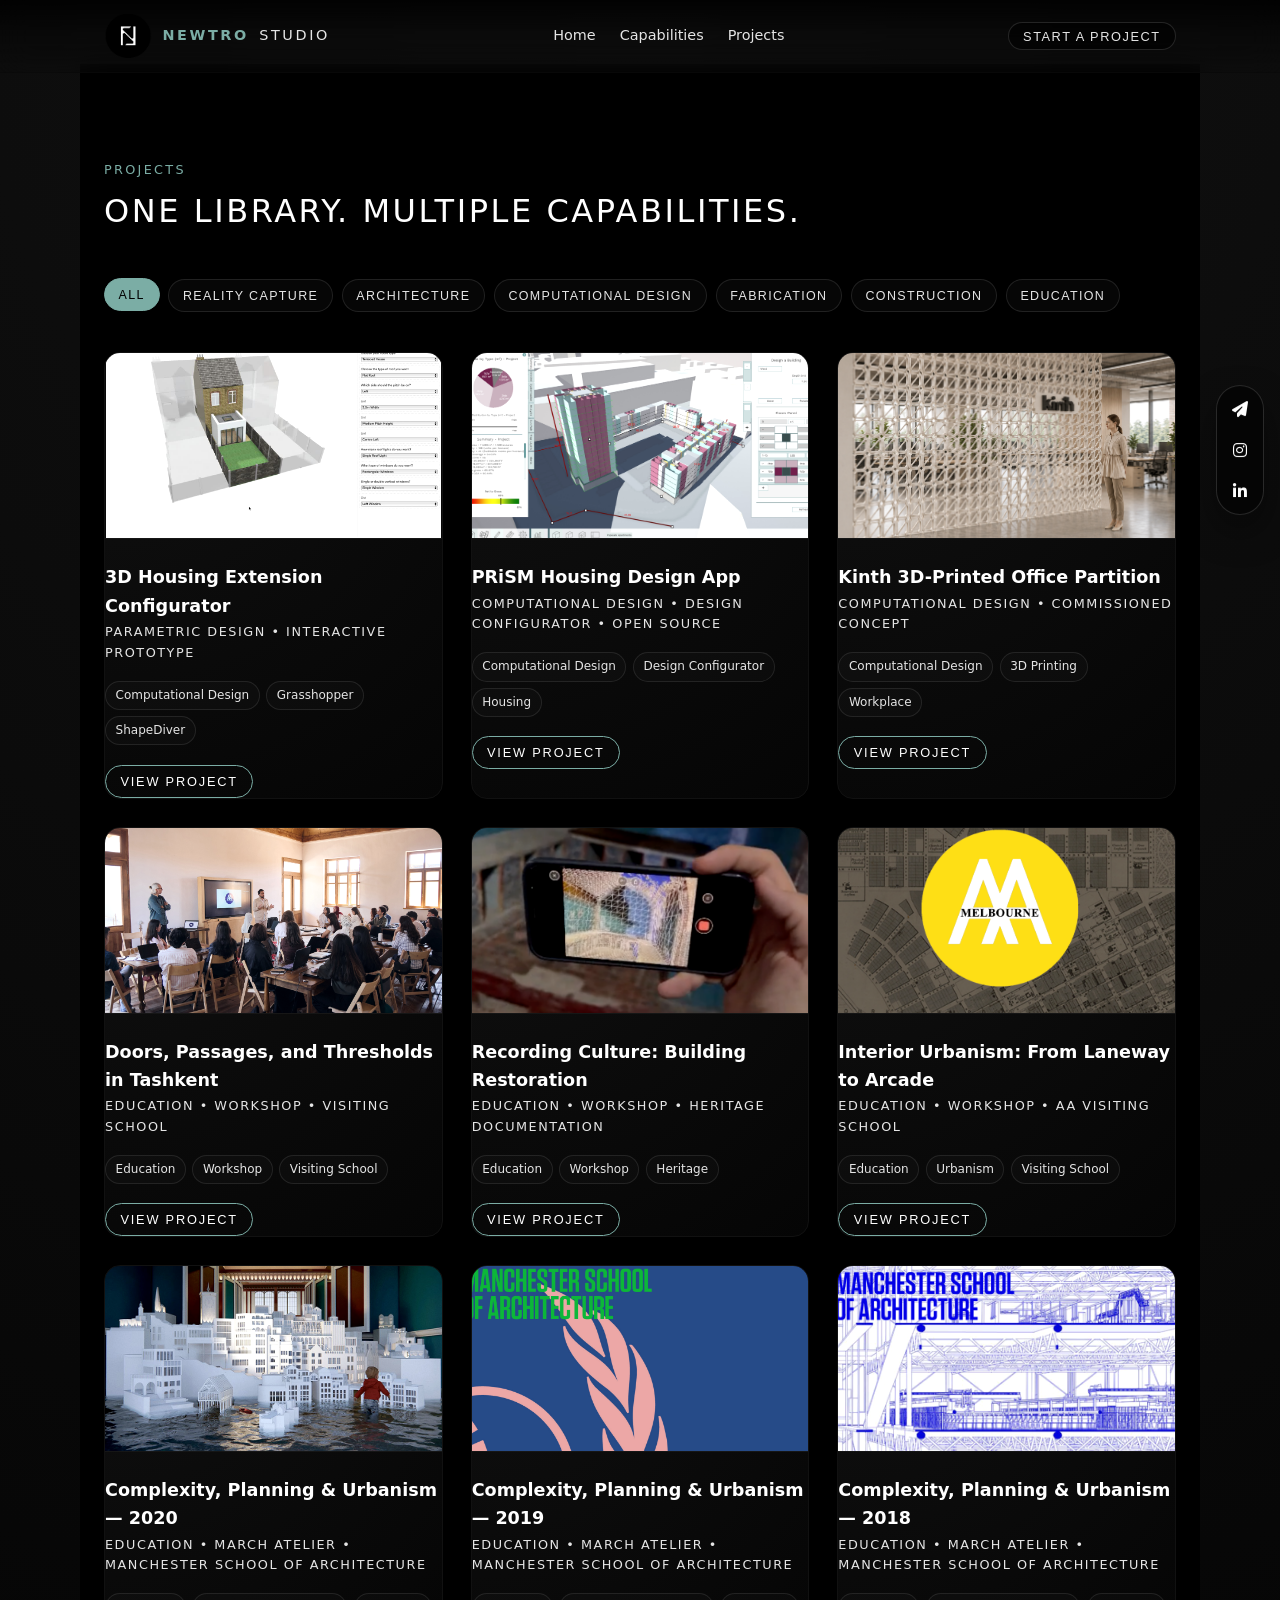
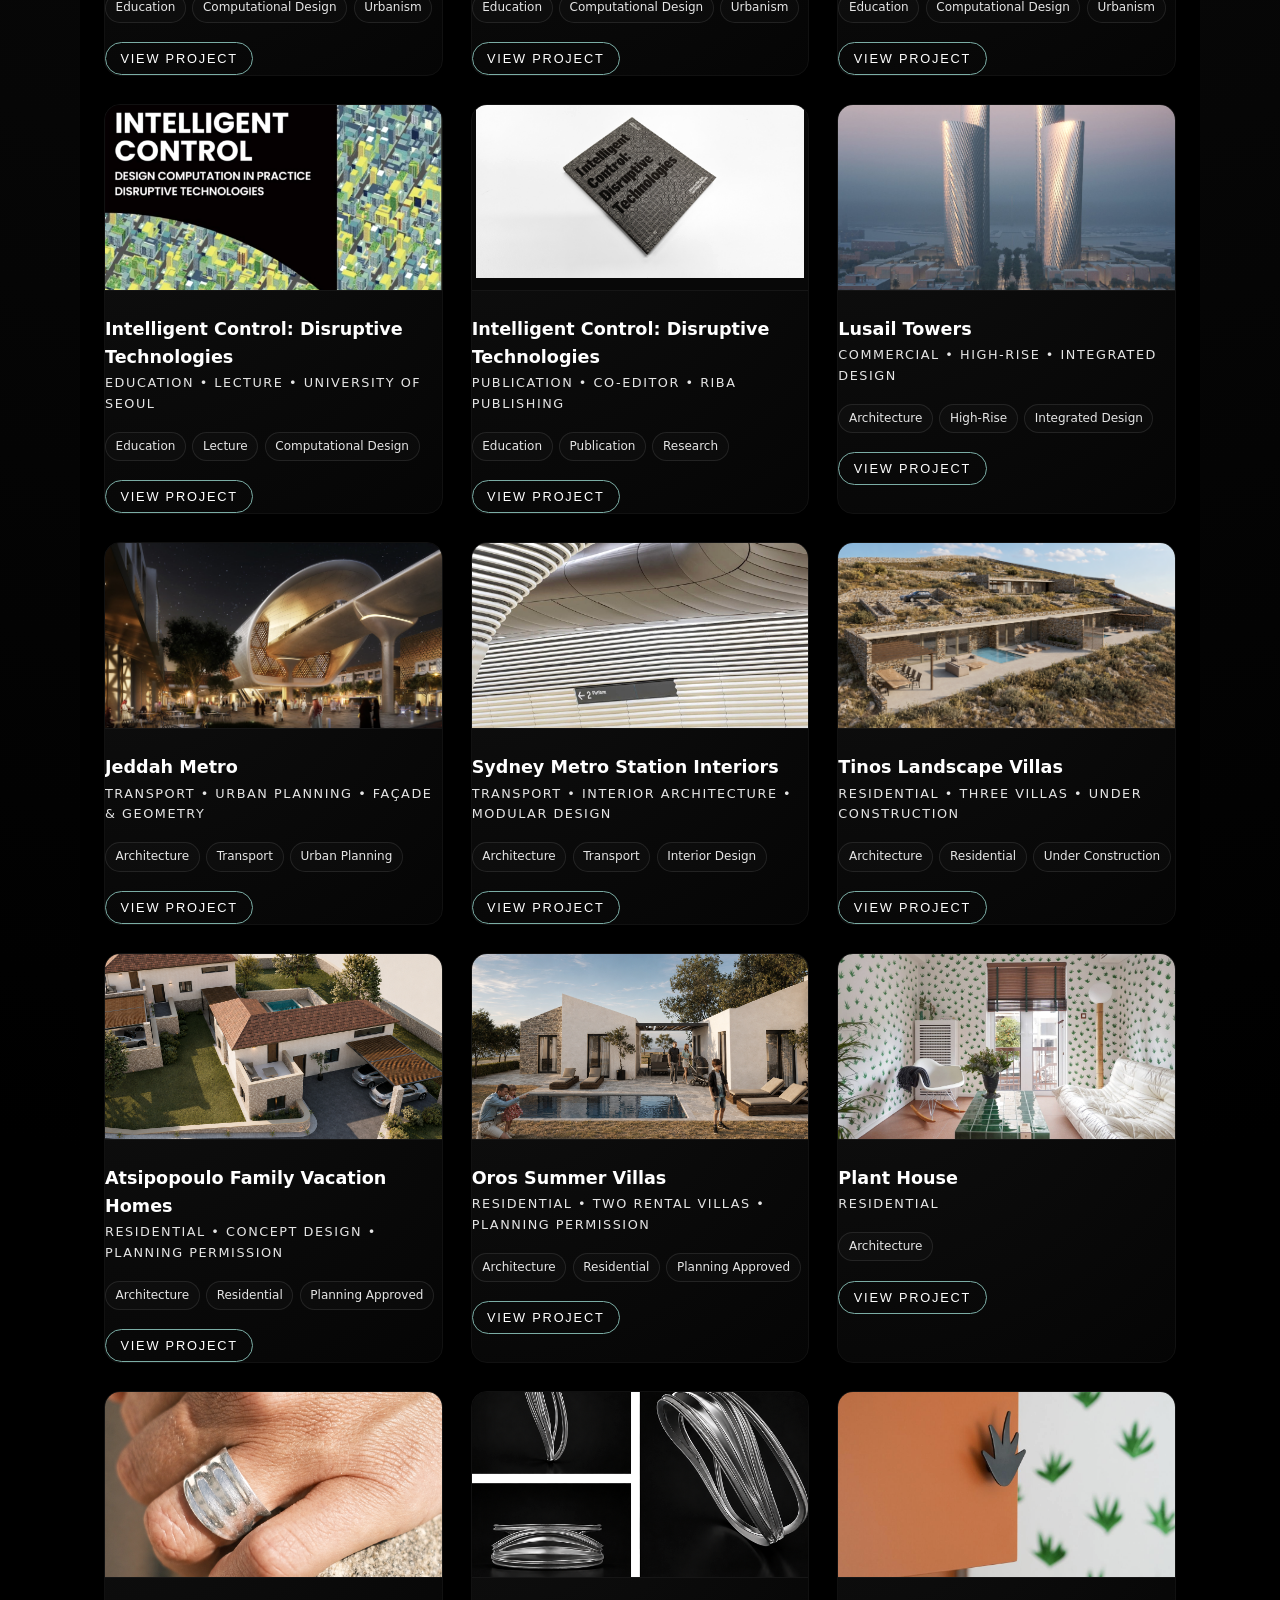
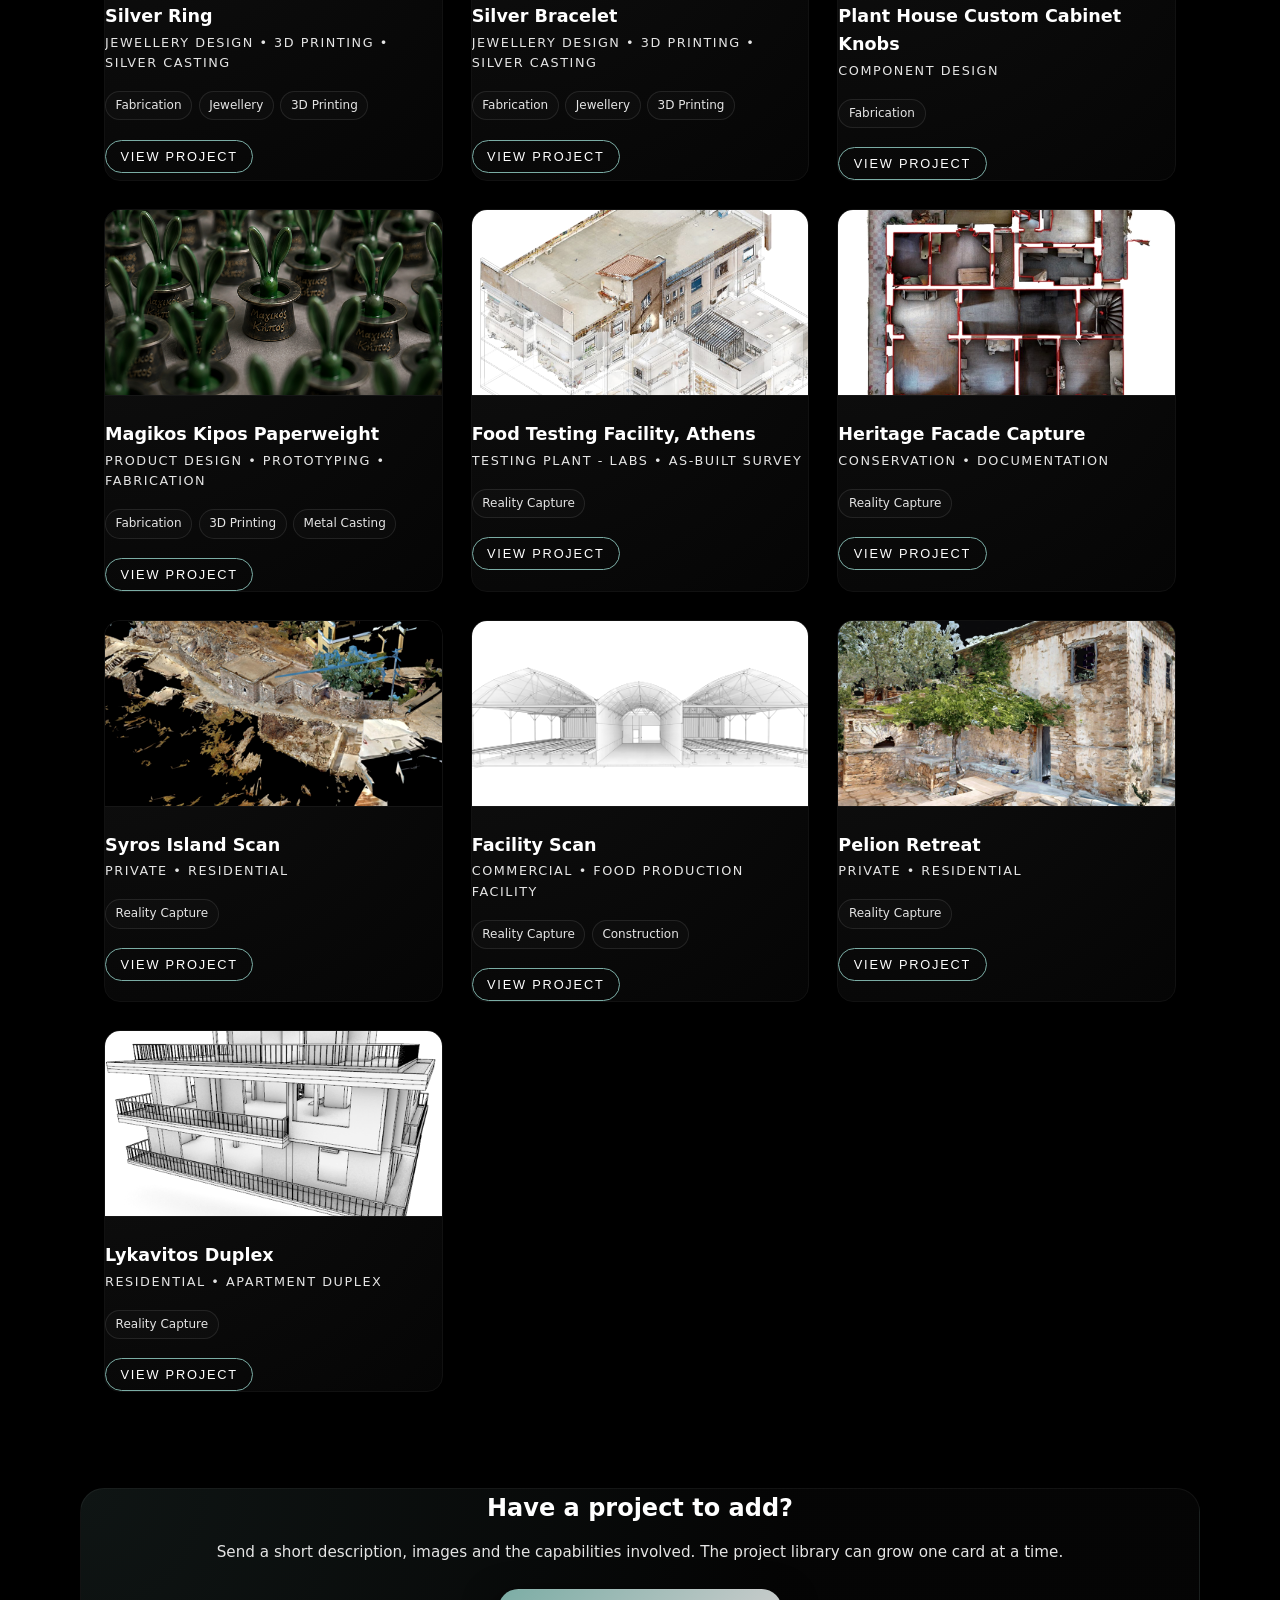
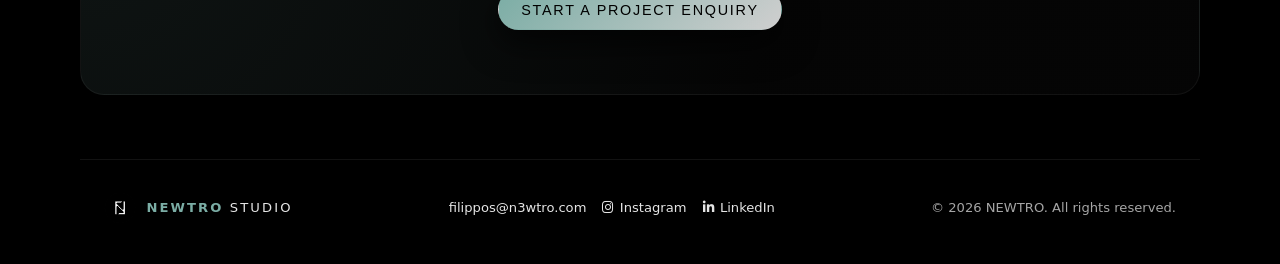
==== projects.html @ 11fff7f2 "Replace old website with new NDS website" ====
<!DOCTYPE html>
<html lang="en">
<head>
  <meta charset="UTF-8" />
  <title>Projects in Spatial Intelligence, Design & Delivery | NEWTRO</title>
  <meta name="description" content="Selected NEWTRO projects across reality capture, architecture, computational design, fabrication, construction and spatial intelligence." />
  <link rel="canonical" href="https://n3wtro.com/projects.html" />
  <meta property="og:type" content="website" />
  <meta property="og:site_name" content="NEWTRO" />
  <meta property="og:title" content="Projects in Spatial Intelligence, Design & Delivery | NEWTRO" />
  <meta property="og:description" content="Selected work across reality capture, architecture, computational design, fabrication and construction." />
  <meta property="og:url" content="https://n3wtro.com/projects.html" />
  <meta property="og:image" content="https://n3wtro.com/img/p-1.jpg" />
  <meta name="twitter:card" content="summary_large_image" />
  <meta name="twitter:title" content="Projects in Spatial Intelligence, Design & Delivery | NEWTRO" />
  <meta name="twitter:description" content="Selected work across reality capture, architecture, computational design, fabrication and construction." />
  <meta name="twitter:image" content="https://n3wtro.com/img/p-1.jpg" />
  <link rel="icon" type="image/x-icon" href="/img/favicon.ico">
  <meta name="viewport" content="width=device-width, initial-scale=1" />
  <link rel="stylesheet" href="https://cdnjs.cloudflare.com/ajax/libs/font-awesome/6.5.2/css/all.min.css" referrerpolicy="no-referrer">
  <link rel="stylesheet" href="/css/styles.css">
</head>
<body>
  <div class="page-container">
    <header>
      <div class="nav-inner">
        <a class="logo" href="/" aria-label="NEWTRO Studio home">
          <img src="/img/logo.svg" alt="" class="logo-mark">
          <strong>NEWTRO</strong> Studio
        </a>
        <nav class="site-nav" aria-label="Primary navigation">
          <a href="/">Home</a>
          <div class="nav-dropdown">
            <button class="nav-dropdown-toggle" type="button">Capabilities</button>
            <div class="nav-dropdown-menu">
              <a href="/#capability-architecture">Architecture</a>
              <a href="/#capability-reality-capture">Reality Capture</a>
              <a href="/#capability-computational-design">Computational Design</a>
              <a href="/#capability-fabrication">Digital Fabrication</a>
              <a href="/#capability-construction">Construction & MMC</a>
              <a href="/#capability-education">Education</a>
            </div>
          </div>
          <a href="/projects.html">Projects</a>
        </nav>
        <button class="nav-cta" onclick="document.getElementById('contact').scrollIntoView({behavior:'smooth'})">Start a project</button>
      </div>
    </header>
    <div class="floating-social" aria-label="Social media links">
      <a href="mailto:filippos@n3wtro.com" aria-label="Email NEWTRO"><i class="fa-solid fa-paper-plane" aria-hidden="true"></i></a>
      <a href="https://www.instagram.com/n3wtro" target="_blank" rel="noopener noreferrer" aria-label="Instagram"><i class="fa-brands fa-instagram" aria-hidden="true"></i></a>
      <a href="https://www.linkedin.com/company/newtro/" target="_blank" rel="noopener noreferrer" aria-label="LinkedIn"><i class="fa-brands fa-linkedin-in" aria-hidden="true"></i></a>
    </div>

    <main>
      <section id="project-library" class="section projects-section standalone-projects-section">
        <div class="section-inner">
          <div class="section-header">
            <div>
              <div class="section-label">Projects</div>
              <h2 class="section-title">One library. Multiple capabilities.</h2>
            </div>
          </div>

          <div class="project-filter-bar" aria-label="Project filters">
            <button class="project-filter is-active" type="button" data-filter="all">All</button>
            <button class="project-filter" type="button" data-filter="reality-capture">Reality Capture</button>
            <button class="project-filter" type="button" data-filter="architecture">Architecture</button>
            <button class="project-filter" type="button" data-filter="computational-design">Computational Design</button>
            <button class="project-filter" type="button" data-filter="fabrication">Fabrication</button>
            <button class="project-filter" type="button" data-filter="construction">Construction</button>
            <button class="project-filter" type="button" data-filter="education">Education</button>
          </div>

          <div class="projects-grid projects-library-grid">
            <article class="project-card visual-project-card contained-image-project-card" data-project-id="housing-extension-configurator" data-capabilities="computational-design">
              <div class="project-card-image"><img src="/img/housing-extension-configurator-cover.jpg" alt="Interactive 3D housing extension configurator interface"></div>
              <div class="project-card-header"><h3>3D Housing Extension Configurator</h3><p class="project-type">Parametric Design • Interactive Prototype</p></div>
              <p class="project-snippet">A real-time configurator for exploring housing-extension volume, roof and window options at early design stage.</p>
              <div class="project-meta"><span class="project-tag">Computational Design</span><span class="project-tag">Grasshopper</span><span class="project-tag">ShapeDiver</span></div>
              <button class="project-more-btn" type="button">View project</button>
            </article>

            <article class="project-card visual-project-card" data-project-id="prism-housing-design-app" data-capabilities="computational-design">
              <div class="project-card-image"><img src="/img/prism-housing-design-app-01.jpg" alt="PRiSM housing configurator interface showing a parametric residential scheme and design analysis"></div>
              <div class="project-card-header"><h3>PRiSM Housing Design App</h3><p class="project-type">Computational Design • Design Configurator • Open Source</p></div>
              <p class="project-snippet">A collaborative design tool for configuring and evaluating precision-manufactured housing during early design.</p>
              <div class="project-meta"><span class="project-tag">Computational Design</span><span class="project-tag">Design Configurator</span><span class="project-tag">Housing</span></div>
              <button class="project-more-btn" type="button">View project</button>
            </article>

            <article class="project-card visual-project-card" data-project-id="kinth-3d-printed-partition" data-capabilities="computational-design">
              <div class="project-card-image"><img src="/img/kinth-3d-printed-partition-office.png" alt="Permeable 3D-printed office partition designed for Kinth"></div>
              <div class="project-card-header"><h3>Kinth 3D-Printed Office Partition</h3><p class="project-type">Computational Design • Commissioned Concept</p></div>
              <p class="project-snippet">A graded, permeable office partition balancing spatial separation, privacy, openness and light.</p>
              <div class="project-meta"><span class="project-tag">Computational Design</span><span class="project-tag">3D Printing</span><span class="project-tag">Workplace</span></div>
              <button class="project-more-btn" type="button">View project</button>
            </article>

            <article class="project-card visual-project-card" data-project-id="tashkent-thresholds" data-capabilities="education">
              <div class="project-card-image"><img src="/img/tashkent-workshop.jpg" alt="Doors, Passages, and Thresholds workshop in Tashkent"></div>
              <div class="project-card-header"><h3>Doors, Passages, and Thresholds in Tashkent</h3><p class="project-type">Education • Workshop • Visiting School</p></div>
              <p class="project-snippet">An exploration of Tashkent’s architectural thresholds through digital documentation and critical historical inquiry.</p>
              <div class="project-meta"><span class="project-tag">Education</span><span class="project-tag">Workshop</span><span class="project-tag">Visiting School</span></div>
              <button class="project-more-btn" type="button">View project</button>
            </article>

            <article class="project-card visual-project-card" data-project-id="recording-culture-baku-2022" data-capabilities="education">
              <div class="project-card-image"><img src="/img/recording-culture-baku-2022-card.png" alt="Capturing Xanbaba Hamam with a mobile scanning application during the Recording Culture workshop"></div>
              <div class="project-card-header"><h3>Recording Culture: Building Restoration</h3><p class="project-type">Education • Workshop • Heritage Documentation</p></div>
              <p class="project-snippet">Documenting the tangible and intangible heritage of Xanbaba Hamam through LiDAR, photogrammetry and physical production.</p>
              <div class="project-meta"><span class="project-tag">Education</span><span class="project-tag">Workshop</span><span class="project-tag">Heritage</span></div>
              <button class="project-more-btn" type="button">View project</button>
            </article>

            <article class="project-card visual-project-card" data-project-id="aavs-melbourne-2017" data-capabilities="education">
              <div class="project-card-image"><img src="/img/aavs-melbourne-2017-cover.png" alt="AA Visiting School Melbourne logo over a historic city map"></div>
              <div class="project-card-header"><h3>Interior Urbanism: From Laneway to Arcade</h3><p class="project-type">Education • Workshop • AA Visiting School</p></div>
              <p class="project-snippet">A Melbourne design studio challenging conventional urban ground through the city’s laneways and arcades.</p>
              <div class="project-meta"><span class="project-tag">Education</span><span class="project-tag">Urbanism</span><span class="project-tag">Visiting School</span></div>
              <button class="project-more-btn" type="button">View project</button>
            </article>

            <article class="project-card visual-project-card" data-project-id="mmu-cpu-2020" data-capabilities="education">
              <div class="project-card-image"><img src="/img/mmu-cpu-2020-cover.jpg" alt="Architectural city model from the 2020 Complexity, Planning and Urbanism MArch atelier"></div>
              <div class="project-card-header"><h3>Complexity, Planning &amp; Urbanism — 2020</h3><p class="project-type">Education • MArch Atelier • Manchester School of Architecture</p></div>
              <p class="project-snippet">Teaching computational and evolutionary design methods for resilient, participatory and adaptive urban systems.</p>
              <div class="project-meta"><span class="project-tag">Education</span><span class="project-tag">Computational Design</span><span class="project-tag">Urbanism</span></div>
              <button class="project-more-btn" type="button">View project</button>
            </article>

            <article class="project-card visual-project-card top-left-image-project-card" data-project-id="mmu-cpu-2019" data-capabilities="education">
              <div class="project-card-image"><img src="/img/mmu-cpu-2019-cover.png" alt="Manchester School of Architecture artwork for the 2019 Complexity, Planning and Urbanism atelier"></div>
              <div class="project-card-header"><h3>Complexity, Planning &amp; Urbanism — 2019</h3><p class="project-type">Education • MArch Atelier • Manchester School of Architecture</p></div>
              <p class="project-snippet">Teaching computational urban design through agent-based modelling, future scenarios and measurable sustainability goals.</p>
              <div class="project-meta"><span class="project-tag">Education</span><span class="project-tag">Computational Design</span><span class="project-tag">Urbanism</span></div>
              <button class="project-more-btn" type="button">View project</button>
            </article>

            <article class="project-card visual-project-card top-left-image-project-card" data-project-id="mmu-cpu-2018" data-capabilities="education">
              <div class="project-card-image"><img src="/img/mmu-cpu-2018-cover.png" alt="Manchester School of Architecture drawing for the 2018 Complexity, Planning and Urbanism atelier"></div>
              <div class="project-card-header"><h3>Complexity, Planning &amp; Urbanism — 2018</h3><p class="project-type">Education • MArch Atelier • Manchester School of Architecture</p></div>
              <p class="project-snippet">Teaching future living, adaptive architecture and data-informed urban scenarios through complexity science.</p>
              <div class="project-meta"><span class="project-tag">Education</span><span class="project-tag">Computational Design</span><span class="project-tag">Urbanism</span></div>
              <button class="project-more-btn" type="button">View project</button>
            </article>

            <article class="project-card visual-project-card seoul-lecture-project-card" data-project-id="intelligent-control-seoul" data-capabilities="education">
              <div class="project-card-image" style="margin-left:0;margin-right:0;"><img src="/img/intelligent-control-seoul-poster.png" alt="Intelligent Control lecture poster for the University of Seoul" style="width:100%;height:100%;display:block;object-fit:cover;object-position:left top;"></div>
              <div class="project-card-header"><h3>Intelligent Control: Disruptive Technologies</h3><p class="project-type">Education • Lecture • University of Seoul</p></div>
              <p class="project-snippet">A lecture exploring disruptive technologies and design computation in contemporary architectural practice.</p>
              <div class="project-meta"><span class="project-tag">Education</span><span class="project-tag">Lecture</span><span class="project-tag">Computational Design</span></div>
              <button class="project-more-btn" type="button">View project</button>
            </article>

            <article class="project-card visual-project-card publication-project-card" data-project-id="intelligent-control-book" data-capabilities="education">
              <div class="project-card-image"><img src="/img/intelligent-control-01.jpg" alt="Design Studio Vol. 2: Intelligent Control — Disruptive Technologies publication"></div>
              <div class="project-card-header"><h3>Intelligent Control: Disruptive Technologies</h3><p class="project-type">Publication • Co-editor • RIBA Publishing</p></div>
              <p class="project-snippet">A RIBA publication examining how emerging technologies are reshaping architecture, urbanism and design practice.</p>
              <div class="project-meta"><span class="project-tag">Education</span><span class="project-tag">Publication</span><span class="project-tag">Research</span></div>
              <button class="project-more-btn" type="button">View project</button>
            </article>

            <article class="project-card visual-project-card" data-project-id="lusail-towers" data-capabilities="architecture">
              <div class="project-card-image"><img src="/img/lusail-towers-01.jpg" alt="Four twisting Lusail Towers rising above their low-rise podium buildings"></div>
              <div class="project-card-header"><h3>Lusail Towers</h3><p class="project-type">Commercial • High-Rise • Integrated Design</p></div>
              <p class="project-snippet">Four climate-responsive towers and a shaded public realm forming the centrepiece of Lusail's new business district.</p>
              <div class="project-meta"><span class="project-tag">Architecture</span><span class="project-tag">High-Rise</span><span class="project-tag">Integrated Design</span></div>
              <button class="project-more-btn" type="button">View project</button>
            </article>

            <article class="project-card visual-project-card" data-project-id="jeddah-metro" data-capabilities="architecture">
              <div class="project-card-image"><img src="/img/jeddah-metro-01.jpg" alt="Foster + Partners proposal for the Jeddah Metro transport network"></div>
              <div class="project-card-header"><h3>Jeddah Metro</h3><p class="project-type">Transport • Urban Planning • Façade &amp; Geometry</p></div>
              <p class="project-snippet">A climate-responsive city-wide transport vision, developed through early planning and the realisation of its modular façade geometry.</p>
              <div class="project-meta"><span class="project-tag">Architecture</span><span class="project-tag">Transport</span><span class="project-tag">Urban Planning</span></div>
              <button class="project-more-btn" type="button">View project</button>
            </article>

            <article class="project-card visual-project-card" data-project-id="sydney-metro-station-interiors" data-capabilities="architecture">
              <div class="project-card-image"><img src="/img/sydney-metro-station-interior-01.jpg" alt="Ribbed modular interior shell inside a Sydney Metro station"></div>
              <div class="project-card-header"><h3>Sydney Metro Station Interiors</h3><p class="project-type">Transport • Interior Architecture • Modular Design</p></div>
              <p class="project-snippet">A modular ribbed interior shell integrating wall geometry, ceiling transitions and station ventilation.</p>
              <div class="project-meta"><span class="project-tag">Architecture</span><span class="project-tag">Transport</span><span class="project-tag">Interior Design</span></div>
              <button class="project-more-btn" type="button">View project</button>
            </article>

            <article class="project-card visual-project-card" data-project-id="tinos-landscape-villas" data-capabilities="architecture">
              <div class="project-card-image"><img src="/img/tinos-landscape-villas-aerial.png" alt="Three villas embedded into the landscape of Tinos"></div>
              <div class="project-card-header"><h3>Tinos Landscape Villas</h3><p class="project-type">Residential • Three Villas • Under Construction</p></div>
              <p class="project-snippet">Three low-profile villas embedded into a Cycladic hillside to blend with the natural landscape.</p>
              <div class="project-meta"><span class="project-tag">Architecture</span><span class="project-tag">Residential</span><span class="project-tag">Under Construction</span></div>
              <button class="project-more-btn" type="button">View project</button>
            </article>

            <article class="project-card visual-project-card" data-project-id="atsipopoulo-vacation-homes" data-capabilities="architecture">
              <div class="project-card-image"><img src="/img/atsipopoulo-vacation-homes-aerial.png" alt="Aerial view of two family vacation homes in Atsipopoulo, Crete"></div>
              <div class="project-card-header"><h3>Atsipopoulo Family Vacation Homes</h3><p class="project-type">Residential • Concept Design • Planning Permission</p></div>
              <p class="project-snippet">Two family vacation homes shaped around outdoor living and the architectural character of Crete.</p>
              <div class="project-meta"><span class="project-tag">Architecture</span><span class="project-tag">Residential</span><span class="project-tag">Planning Approved</span></div>
              <button class="project-more-btn" type="button">View project</button>
            </article>

            <article class="project-card visual-project-card" data-project-id="oros-summer-villas" data-capabilities="architecture">
              <div class="project-card-image"><img src="/img/oros-summer-villas-pool-courtyard.png" alt="Shared pool courtyard between the Oros Summer Villas in Crete"></div>
              <div class="project-card-header"><h3>Oros Summer Villas</h3><p class="project-type">Residential • Two Rental Villas • Planning Permission</p></div>
              <p class="project-snippet">Two compact summer rental villas arranged around shared outdoor living and a pool in rural Crete.</p>
              <div class="project-meta"><span class="project-tag">Architecture</span><span class="project-tag">Residential</span><span class="project-tag">Planning Approved</span></div>
              <button class="project-more-btn" type="button">View project</button>
            </article>

            <article class="project-card visual-project-card" data-project-id="plant-house" data-capabilities="architecture">
              <div class="project-card-image"><img src="/img/plant-house-cover.jpg" alt="Plant House living room interior"></div>
              <div class="project-card-header"><h3>Plant House</h3><p class="project-type">Residential</p></div>
              <p class="project-snippet">A residential interior blending hospitality, local craft and carefully curated design.</p>
              <div class="project-meta"><span class="project-tag">Architecture</span></div>
              <button class="project-more-btn" type="button">View project</button>
            </article>

            <article class="project-card visual-project-card" data-project-id="silver-ring" data-capabilities="fabrication">
              <div class="project-card-image"><img src="/img/silver-jewellery-ring-photo-stone.png" alt="Close-up of a sculptural silver ring worn against a stone surface"></div>
              <div class="project-card-header"><h3>Silver Ring</h3><p class="project-type">Jewellery Design • 3D Printing • Silver Casting</p></div>
              <p class="project-snippet">A sculptural ring developed through digital design and 3D printing, then cast in silver.</p>
              <div class="project-meta"><span class="project-tag">Fabrication</span><span class="project-tag">Jewellery</span><span class="project-tag">3D Printing</span></div>
              <button class="project-more-btn" type="button">View project</button>
            </article>

            <article class="project-card visual-project-card" data-project-id="silver-bracelet" data-capabilities="fabrication">
              <div class="project-card-image"><img src="/img/silver-jewellery-bracelet.png" alt="Silver bracelet with layered flowing bands"></div>
              <div class="project-card-header"><h3>Silver Bracelet</h3><p class="project-type">Jewellery Design • 3D Printing • Silver Casting</p></div>
              <p class="project-snippet">A flowing bracelet designed digitally, 3D printed and cast in silver.</p>
              <div class="project-meta"><span class="project-tag">Fabrication</span><span class="project-tag">Jewellery</span><span class="project-tag">3D Printing</span></div>
              <button class="project-more-btn" type="button">View project</button>
            </article>

            <article class="project-card visual-project-card" data-project-id="plant-house-custom-knobs" data-capabilities="fabrication">
              <div class="project-card-image"><img src="/img/plant-house-custom-knob.jpg" alt="Custom botanical cabinet knob designed for Plant House"></div>
              <div class="project-card-header"><h3>Plant House Custom Cabinet Knobs</h3><p class="project-type">Component Design</p></div>
              <p class="project-snippet">A custom-fabricated cabinet knob inspired by Plant House’s playful botanical theme.</p>
              <div class="project-meta"><span class="project-tag">Fabrication</span></div>
              <button class="project-more-btn" type="button">View project</button>
            </article>

            <article class="project-card visual-project-card" data-project-id="magikos-kipos-paperweight" data-capabilities="fabrication">
              <div class="project-card-image"><img src="/img/magikos-kipos-paperweights-production.png" alt="A production series of finished Magikos Kipos paperweights"></div>
              <div class="project-card-header"><h3>Magikos Kipos Paperweight</h3><p class="project-type">Product Design • Prototyping • Fabrication</p></div>
              <p class="project-snippet">A branded client gift developed from logo-inspired concept through 3D-printed prototypes to a finished cast-metal object.</p>
              <div class="project-meta"><span class="project-tag">Fabrication</span><span class="project-tag">3D Printing</span><span class="project-tag">Metal Casting</span></div>
              <button class="project-more-btn" type="button">View project</button>
            </article>

            <article class="project-card visual-project-card" data-project-id="food-athens" data-capabilities="reality-capture">
              <div class="project-card-image"><img src="/img/1.jpeg" alt="Food Testing Facility project preview"></div>
              <div class="project-card-header"><h3>Food Testing Facility, Athens</h3><p class="project-type">Testing Plant - Labs • As-built survey</p></div>
              <p class="project-snippet">Full interior scan to support renovation and detailed BIM modelling.</p>
              <div class="project-meta"><span class="project-tag">Reality Capture</span></div>
              <button class="project-more-btn" type="button">View project</button>
            </article>

            <article class="project-card visual-project-card" data-project-id="heritage-facade" data-capabilities="reality-capture">
              <div class="project-card-image"><img src="/img/IMG_9015.jpg" alt="Heritage Facade project preview"></div>
              <div class="project-card-header"><h3>Heritage Facade Capture</h3><p class="project-type">Conservation • Documentation</p></div>
              <p class="project-snippet">High-density facade capture for ornamentation, condition and restoration documentation.</p>
              <div class="project-meta"><span class="project-tag">Reality Capture</span></div>
              <button class="project-more-btn" type="button">View project</button>
            </article>

            <article class="project-card visual-project-card" data-project-id="cycladic-resi" data-capabilities="reality-capture">
              <div class="project-card-image"><img src="/img/syros-1.jpg" alt="Syros Island Scan project preview"></div>
              <div class="project-card-header"><h3>Syros Island Scan</h3><p class="project-type">Private • Residential</p></div>
              <p class="project-snippet">3D scan walkthrough for remote viewing and design coordination.</p>
              <div class="project-meta"><span class="project-tag">Reality Capture</span></div>
              <button class="project-more-btn" type="button">View project</button>
            </article>

            <article class="project-card visual-project-card" data-project-id="facility-management" data-capabilities="reality-capture construction">
              <div class="project-card-image"><img src="/img/mg_2.png" alt="Facility Scan project preview"></div>
              <div class="project-card-header"><h3>Facility Scan</h3><p class="project-type">Commercial • Food Production Facility</p></div>
              <p class="project-snippet">As-built BIM model for facility management and coordination.</p>
              <div class="project-meta"><span class="project-tag">Reality Capture</span><span class="project-tag">Construction</span></div>
              <button class="project-more-btn" type="button">View project</button>
            </article>

            <article class="project-card visual-project-card" data-project-id="pelion-heritage" data-capabilities="reality-capture">
              <div class="project-card-image"><img src="/img/p-1.jpg" alt="Pelion Retreat project preview"></div>
              <div class="project-card-header"><h3>Pelion Retreat</h3><p class="project-type">Private • Residential</p></div>
              <p class="project-snippet">As-built BIM model and drawings for an existing residential property.</p>
              <div class="project-meta"><span class="project-tag">Reality Capture</span></div>
              <button class="project-more-btn" type="button">View project</button>
            </article>

            <article class="project-card visual-project-card" data-project-id="resi-building" data-capabilities="reality-capture">
              <div class="project-card-image"><img src="/img/d-1.jpg" alt="Lykavitos Duplex project preview"></div>
              <div class="project-card-header"><h3>Lykavitos Duplex</h3><p class="project-type">Residential • Apartment Duplex</p></div>
              <p class="project-snippet">As-built drawings and 3D model for design work.</p>
              <div class="project-meta"><span class="project-tag">Reality Capture</span></div>
              <button class="project-more-btn" type="button">View project</button>
            </article>
          </div>
        </div>
      </section>

      <div id="project-modal" class="project-modal" aria-hidden="true">
        <div class="project-modal-backdrop"></div>
        <div class="project-modal-dialog" role="dialog" aria-modal="true" aria-labelledby="project-modal-title">
          <button class="project-modal-close" type="button" aria-label="Close project details">×</button>
          <div class="project-modal-content">
            <p class="project-modal-eyebrow">Project</p>
            <h3 id="project-modal-title"></h3>
            <div class="project-modal-facts" aria-label="Project details"></div>
            <p class="project-modal-type"></p>
            <div class="project-modal-body">
              <div class="project-modal-text">
                <p class="project-modal-description"></p>
                <p class="project-modal-client" hidden></p>
                <ul class="project-modal-bullets"></ul>
                <div class="project-modal-meta"></div>
                <div class="project-modal-deliverables">
                  <h4>Project outputs</h4>
                  <ul class="project-modal-deliverables-list"></ul>
                </div>
              </div>
              <div class="project-modal-media">
                <div class="project-media-placeholder" id="project-modal-gallery"></div>
              </div>
              <div class="project-lightbox" aria-hidden="true">
                <div class="project-lightbox-backdrop" data-lightbox-close></div>
                <figure class="project-lightbox-figure" role="dialog" aria-modal="true" aria-label="Enlarged project media">
                  <button class="project-lightbox-close" type="button" aria-label="Close media" data-lightbox-close>×</button>
                  <button class="project-lightbox-nav project-lightbox-prev" type="button" aria-label="Previous media" data-lightbox-prev>&#8249;</button>
                  <div class="project-lightbox-media"></div>
                  <button class="project-lightbox-nav project-lightbox-next" type="button" aria-label="Next media" data-lightbox-next>&#8250;</button>
                </figure>
              </div>
            </div>
          </div>
        </div>
      </div>

      <section id="contact" class="cta visual-cta">
        <h2>Have a project to add?</h2>
        <p>Send a short description, images and the capabilities involved. The project library can grow one card at a time.</p>
        <button class="primary-btn"><a href="mailto:filippos@n3wtro.com">START A PROJECT ENQUIRY</a></button>
      </section>
    </main>
    <footer class="site-footer">
      <a class="footer-brand" href="/" aria-label="NEWTRO Studio home">
        <img src="/img/logo.svg" alt="" class="footer-logo">
        <span><strong>NEWTRO</strong> Studio</span>
      </a>
      <div class="footer-links">
        <a href="mailto:filippos@n3wtro.com">filippos@n3wtro.com</a>
        <a href="https://www.instagram.com/n3wtro" target="_blank" rel="noopener noreferrer"><i class="fa-brands fa-instagram" aria-hidden="true"></i><span>Instagram</span></a>
        <a href="https://www.linkedin.com/company/newtro/" target="_blank" rel="noopener noreferrer"><i class="fa-brands fa-linkedin-in" aria-hidden="true"></i><span>LinkedIn</span></a>
      </div>
      <p>&copy; 2026 NEWTRO. All rights reserved.</p>
    </footer>
  </div>
  <script src="./JS/projects.js"></script>
</body>
</html>
---- css/styles.css ----
:root {
      --bg-main: #000000;
      --text-main: #ffffff;
      --text-soft: #e5e5e5;
      --accent: #7bada5;
    }

    * {
      box-sizing: border-box;
      margin: 0;
      padding: 0;
    }

    html, body {
      width: 100%;
      height: 100%;
      background-color: var(--bg-main);
      color: var(--text-main);
      font-family: system-ui, -apple-system, BlinkMacSystemFont, "SF Pro Text",
        "Inter", "Segoe UI", sans-serif;
      scroll-behavior: smooth;
    }

    body {
      line-height: 1.6;
      overflow-x: hidden;
    }

    a {
      color: inherit;
      text-decoration: none;
    }

    /* Layout utility */
    .page-container {
      min-height: 100vh;
      background: radial-gradient(circle at top, #111 0%, #000 55%, #000 100%);
    }

    header {
      position: fixed;
      top: 0;
      left: 0;
      width: 100%;
      z-index: 20;
      backdrop-filter: blur(16px);
      background: linear-gradient(
        to bottom,
        rgba(0, 0, 0, 0.85),
        rgba(0, 0, 0, 0.3),
        transparent
      );
      border-bottom: 1px solid rgba(229, 229, 229, 0.03);
    }

    .nav-inner {
      max-width: 1120px;
      margin: 0 auto;
      padding: 0.75rem 1.5rem;
      display: flex;
      align-items: center;
      justify-content: space-between;
      gap: 1rem;
    }

    .logo {
      display: inline-flex;
      align-items: center;
      gap: 0.65rem;
      flex-shrink: 0;
      font-size: 0.9rem;
      letter-spacing: 0.18em;
      text-transform: uppercase;
      color: var(--text-soft);
      white-space: nowrap;
    }

    .logo-mark {
      width: 3rem;
      height: 3rem;
      display: block;
      object-fit: contain;
    }

    .logo span,
    .logo strong {
      color: var(--accent);
      font-weight: 600;
    }

    nav {
      display: flex;
      gap: 1.5rem;
      font-size: 0.9rem;
    }

    nav a {
      position: relative;
      color: var(--text-soft);
    }

    nav a::after {
      content: "";
      position: absolute;
      left: 0;
      bottom: -0.25rem;
      width: 0;
      height: 1px;
      background: var(--accent);
      transition: width 0.25s ease;
    }

    nav a:hover::after {
      width: 100%;
    }

    .nav-link-button {
      position: relative;
      color: var(--text-soft);
      background: transparent;
      border: 0;
      font: inherit;
      cursor: pointer;
      padding: 0;
    }

    .nav-link-button::after {
      content: "";
      position: absolute;
      left: 0;
      bottom: -0.25rem;
      width: 0;
      height: 1px;
      background: var(--accent);
      transition: width 0.25s ease;
    }

    .nav-link-button:hover::after,
    .nav-link-button:focus-visible::after {
      width: 100%;
    }

    .nav-cta {
      padding: 0.35rem 0.9rem;
      border-radius: 999px;
      border: 1px solid rgba(229, 229, 229, 0.15);
      background: rgba(0, 0, 0, 0.6);
      font-size: 0.8rem;
      text-transform: uppercase;
      letter-spacing: 0.12em;
      color: var(--text-soft);
      cursor: pointer;
      transition: border 0.2s ease, background 0.2s ease, transform 0.15s ease;
    }

    .nav-cta:hover {
      border-color: var(--accent);
      background: rgba(123, 173, 165, 0.12);
      transform: translateY(-1px);
    }

    main {
      padding-top: 64px; /* for fixed header */
    }

    /* ---------- HERO ---------- */

    .hero {
      position: relative;
      height: 100vh;
      width: 100%;
      overflow: hidden;
    }

    #hero-canvas {
      position: absolute;
      inset: 0;
      width: 100%;
      height: 100%;
      display: block;
    }

    .hero-overlay {
      position: relative;
      z-index: 2;
      height: 100%;
      width: 100%;
      display: flex;
      flex-direction: column;
      justify-content: center;
      padding: 0 0vw 10vh;
      pointer-events: none;
    }

    .hero-topline {
      font-size: 0.8rem;
      letter-spacing: 0.25em;
      text-transform: uppercase;
      color: var(--text-soft);
      margin-bottom: 1.25rem;
    }

    .hero-title {
      max-width: 18ch;
      font-size: clamp(2.7rem, 5vw, 4rem);
      line-height: 1.05;
      margin-bottom: 1.5rem;
    }

    .hero-highlight {
      color: var(--accent);
    }

    .hero-subtitle {
      max-width: 40ch;
      font-size: 1rem;
      color: var(--text-soft);
      margin-bottom: 2.5rem;
    }

    .hero-ctas {
      display: flex;
      gap: 1rem;
      flex-wrap: wrap;
      pointer-events: auto;
    }

    .primary-btn,
    .ghost-btn {
      font-size: 0.9rem;
      border-radius: 999px;
      padding: 0.7rem 1.4rem;
      border: 1px solid transparent;
      cursor: pointer;
      text-transform: uppercase;
      letter-spacing: 0.12em;
      font-weight: 500;
      transition: transform 0.18s ease, box-shadow 0.18s ease,
        background 0.18s ease, border 0.18s ease;
    }

    .primary-btn {
      background: linear-gradient(
        135deg,
        rgba(123, 173, 165, 1),
        rgba(229, 229, 229, 0.9)
      );
      color: #000;
      box-shadow: 0 12px 35px rgba(0, 0, 0, 0.7);
    }

    .primary-btn:hover {
      transform: translateY(-1px);
      box-shadow: 0 18px 40px rgba(0, 0, 0, 0.9);
    }

    .ghost-btn {
      background: rgba(10, 12, 20, 0.85);
      color: var(--text-soft);
      border-color: rgba(229, 229, 229, 0.24);
    }

    .ghost-btn:hover {
      background: rgba(229, 229, 229, 0.06);
      border-color: var(--accent);
      transform: translateY(-1px);
    }

    .hero-meta {
      margin-top: 2.5rem;
      display: flex;
      flex-wrap: wrap;
      gap: 2.5rem;
      font-size: 0.8rem;
      color: var(--text-soft);
    }

    .hero-meta-item label {
      display: block;
      text-transform: uppercase;
      letter-spacing: 0.18em;
      font-size: 0.7rem;
      margin-bottom: 0.4rem;
      color: #7a7f8c;
    }

    .hero-meta-item span {
      color: var(--text-main);
      font-size: 0.9rem;
    }

    .hero-gradient-edge {
      position: absolute;
      inset-inline: 0;
      bottom: 0;
      height: 4rem;
      background: linear-gradient(to bottom, transparent, var(--bg));
      pointer-events: none;
      z-index: 2;
    }

    @media (max-width: 900px) {
      .hero {
        grid-template-columns: minmax(0, 1fr);
        padding-top: 5.5rem;
      }
    }

    /* HERO SECTION */

    .hero-copy {
      position: relative;
      z-index: 5;
    }

    .hero-title {
      font-size: clamp(2.4rem, 3.3vw + 1.2rem, 3.6rem);
      line-height: 1.1;
      letter-spacing: 0.01em;
      margin-bottom: 1.2rem;
    }

    .hero-title span {
      color: var(--accent);
    }

    .hero-subtitle {
      font-size: 1rem;
      color: var(--text-soft);
      max-width: 30rem;
      margin-bottom: 1.8rem;
    }

    .hero-meta {
      display: flex;
      flex-wrap: wrap;
      gap: 1.1rem;
      margin-bottom: 2.2rem;
    }

    /* Section wrapper + parallax */

    section {
      max-width: 1120px;
      margin: 0 auto;
      padding: 2.5rem 1.5rem 4rem;
    }

    .section-label {
      font-size: 0.8rem;
      letter-spacing: 0.18em;
      text-transform: uppercase;
      color: var(--accent);
      margin-bottom: 0.35rem;
    }

    .section-header {
      display: flex;
      justify-content: space-between;
      align-items: flex-end;
      gap: 1.5rem;
      margin-bottom: 1.6rem;
    }

    .section-title {
      font-size: 1.4rem;
      font-weight: 500;
    }

    .section-subtitle {
      font-size: 0.9rem;
      color: var(--text-soft);
      max-width: 26rem;
    }

    /* Cards / grid */

    .grid {
      display: grid;
      gap: 1.2rem;
    }

    @media (min-width: 800px) {
      .grid-cols-3 {
        grid-template-columns: repeat(3, minmax(0, 1fr));
      }
      .grid-cols-2 {
        grid-template-columns: repeat(2, minmax(0, 1fr));
      }
      .grid-cols-4 {
        grid-template-columns: repeat(4, minmax(0, 1fr));
      }
    }

    @media (max-width: 1100px) and (min-width: 800px) {
      .grid-cols-4 {
        grid-template-columns: repeat(2, minmax(0, 1fr));
      }
    }

    .card {
      border-radius: 1rem;
      padding: 1.2rem 1.2rem 1.1rem;
      background: radial-gradient(
          circle at top left,
          rgba(123, 173, 165, 0.1),
          transparent 55%
        ),
        rgba(12, 12, 12, 0.95);
      border: 1px solid rgba(229, 229, 229, 0.04);
      box-shadow: 0 16px 45px rgba(0, 0, 0, 0.75);
      position: relative;
      overflow: hidden;
    }

    .card::before {
      content: "";
      position: absolute;
      inset: -40%;
      background: radial-gradient(
        circle at top right,
        rgba(123, 173, 165, 0.12),
        transparent 55%
      );
      opacity: 0;
      transition: opacity 0.25s ease;
      pointer-events: none;
    }

    .card:hover::before {
      opacity: 1;
    }

    .card-title {
      font-size: 0.95rem;
      margin-bottom: 0.5rem;
    }

    .card-body {
      font-size: 0.85rem;
      color: var(--text-soft);
      margin-bottom: 0.8rem;
    }

    .card-meta {
      font-size: 0.75rem;
      color: var(--text-soft);
      opacity: 0.8;
    }

    .tag-row {
      display: flex;
      flex-wrap: wrap;
      gap: 0.45rem;
      margin-top: 0.65rem;
      font-size: 0.7rem;
    }

    .tag {
      padding: 0.2rem 0.55rem;
      border-radius: 999px;
      border: 1px solid rgba(229, 229, 229, 0.12);
      color: var(--text-soft);
      background: rgba(0, 0, 0, 0.6);
    }

    /* Process */

    .process-step {
      display: flex;
      gap: 0.8rem;
      align-items: flex-start;
      padding: 0.8rem 0;
      border-bottom: 1px dashed rgba(229, 229, 229, 0.06);
    }

    .process-step:last-child {
      border-bottom: none;
    }

    .step-index {
      width: 1.4rem;
      height: 1.4rem;
      border-radius: 999px;
      border: 1px solid rgba(229, 229, 229, 0.18);
      display: flex;
      align-items: center;
      justify-content: center;
      font-size: 0.8rem;
      color: var(--accent);
      flex-shrink: 0;
    }

    .step-body {
      font-size: 0.85rem;
      color: var(--text-soft);
    }

    .step-title {
      color: var(--text-main);
      margin-bottom: 0.2rem;
      font-size: 0.9rem;
    }

    /* CTA */

    .cta {
      text-align: center;
      padding-bottom: 5rem;
    }

    .cta h2 {
      font-size: 1.5rem;
      margin-bottom: 0.75rem;
    }

    .cta p {
      font-size: 0.95rem;
      color: var(--text-soft);
      margin-bottom: 1.6rem;
    }

    .cta-note {
      font-size: 0.75rem;
      color: var(--text-soft);
      opacity: 0.8;
      margin-top: 0.7rem;
    }

    .social-links {
      display: flex;
      justify-content: center;
      gap: 0.8rem;
      flex-wrap: wrap;
      margin-top: 1rem;
      color: var(--text-soft);
    }

    .social-links a {
      position: relative;
      min-height: 2.35rem;
      display: inline-flex;
      align-items: center;
      justify-content: center;
      gap: 0.5rem;
      padding: 0.45rem 0.8rem;
      border-radius: 999px;
      border: 1px solid rgba(229, 229, 229, 0.32);
      color: #fff;
      background: rgba(0, 0, 0, 0.34);
      font-size: 0.78rem;
      letter-spacing: 0.12em;
      text-transform: uppercase;
      transition: background 0.18s ease, border-color 0.18s ease, color 0.18s ease, transform 0.18s ease;
    }

    .social-links i {
      font-size: 1rem;
      line-height: 1;
    }

    .social-links a:hover {
      background: #fff;
      border-color: #fff;
      color: #000;
      transform: translateY(-1px);
    }

    .floating-social {
      position: fixed;
      right: 1rem;
      top: 50%;
      transform: translateY(-50%);
      z-index: 30;
      display: inline-flex;
      flex-direction: column;
      gap: 0.35rem;
      padding: 0.35rem;
      border-radius: 999px;
      border: 1px solid rgba(229, 229, 229, 0.16);
      background: rgba(0, 0, 0, 0.54);
      backdrop-filter: blur(14px);
      box-shadow: 0 16px 36px rgba(0, 0, 0, 0.42);
    }

    .floating-social a {
      width: 2.2rem;
      height: 2.2rem;
      display: grid;
      place-items: center;
      border-radius: 999px;
      color: #fff;
      background: transparent;
      transition: background 0.18s ease, color 0.18s ease, transform 0.18s ease;
    }

    .floating-social a:hover {
      background: #fff;
      color: #000;
      transform: translateY(-1px);
    }

    .floating-social i {
      font-size: 1rem;
      line-height: 1;
    }

    .site-footer {
      max-width: 1120px;
      margin: 0 auto;
      padding: 2rem 1.5rem 2.5rem;
      border-top: 1px solid rgba(229, 229, 229, 0.08);
      display: flex;
      align-items: center;
      justify-content: space-between;
      gap: 1.4rem;
      flex-wrap: wrap;
      color: var(--text-soft);
      font-size: 0.82rem;
    }

    .footer-brand {
      display: inline-flex;
      align-items: center;
      gap: 0.65rem;
      letter-spacing: 0.16em;
      text-transform: uppercase;
      white-space: nowrap;
    }

    .footer-brand strong {
      color: var(--accent);
      font-weight: 600;
    }

    .footer-logo {
      width: 2rem;
      height: 2rem;
      display: block;
      object-fit: contain;
    }

    .footer-links {
      display: flex;
      align-items: center;
      justify-content: center;
      gap: 1rem;
      flex-wrap: wrap;
    }

    .footer-links a {
      display: inline-flex;
      align-items: center;
      gap: 0.4rem;
      transition: color 0.18s ease;
    }

    .footer-links a:hover {
      color: var(--text-main);
    }

    .site-footer p {
      margin: 0;
      opacity: 0.72;
    }

    @media (max-width: 720px) {
      .floating-social {
        right: 0.75rem;
        top: auto;
        bottom: 1rem;
        transform: none;
        flex-direction: row;
      }

      .floating-social a {
        width: 2rem;
        height: 2rem;
      }

      .site-footer {
        flex-direction: column;
        text-align: center;
      }
    }

    .about-modal {
      position: fixed;
      inset: 0;
      z-index: 80;
      display: none;
    }

    .about-modal.is-open {
      display: block;
    }

    .about-modal-backdrop {
      position: absolute;
      inset: 0;
      background: rgba(0, 0, 0, 0.72);
      backdrop-filter: blur(10px);
    }

    .about-modal-dialog {
      position: absolute;
      top: 50%;
      left: 50%;
      width: min(860px, calc(100vw - 2rem));
      max-height: calc(100vh - 2rem);
      overflow: auto;
      transform: translate(-50%, -50%);
      display: grid;
      grid-template-columns: minmax(190px, 0.7fr) minmax(0, 1.3fr);
      gap: 1.4rem;
      padding: 1.1rem;
      border-radius: 1.1rem;
      border: 1px solid rgba(229, 229, 229, 0.1);
      background: radial-gradient(circle at top left, rgba(123, 173, 165, 0.14), rgba(6, 6, 6, 0.98) 56%);
      box-shadow: 0 24px 80px rgba(0, 0, 0, 0.82);
    }

    .about-modal-close {
      position: absolute;
      top: 0.8rem;
      right: 0.8rem;
      width: 2.4rem;
      height: 2.4rem;
      border: 1px solid rgba(229, 229, 229, 0.18);
      border-radius: 999px;
      background: rgba(0, 0, 0, 0.6);
      color: var(--text-main);
      cursor: pointer;
      font-size: 1.45rem;
      line-height: 1;
    }

    .about-modal-media {
      min-height: 320px;
      border-radius: 0.9rem;
      overflow: hidden;
      background: rgba(255, 255, 255, 0.035);
      display: grid;
      place-items: center;
    }

    .about-modal-media img {
      width: min(180px, 70%);
      height: auto;
      display: block;
      object-fit: contain;
    }

    .about-modal-content {
      padding: 1rem 0.6rem 0.4rem 0;
    }

    .about-modal-eyebrow {
      color: var(--accent);
      font-size: 0.72rem;
      letter-spacing: 0.18em;
      text-transform: uppercase;
      margin-bottom: 0.7rem;
    }

    .about-modal-content h2 {
      max-width: 620px;
      font-size: clamp(1.45rem, 3vw, 2.3rem);
      line-height: 1.05;
      margin-bottom: 1rem;
    }

    .about-modal-content p {
      color: var(--text-soft);
      font-size: 0.94rem;
      margin-bottom: 1rem;
    }

    .about-cv {
      display: grid;
      grid-template-columns: repeat(2, minmax(0, 1fr));
      gap: 0.8rem;
      margin: 1.1rem 0;
    }

    .about-cv-section {
      width: 100%;
      max-width: none;
      margin: 0;
      border: 1px solid rgba(229, 229, 229, 0.08);
      border-radius: 0.8rem;
      padding: 0.9rem;
      background: rgba(255, 255, 255, 0.03);
    }

    .about-cv-section h3 {
      font-size: 0.95rem;
      margin-bottom: 0.4rem;
    }

    .about-cv-section p,
    .about-cv-section li {
      color: var(--text-soft);
      font-size: 0.82rem;
    }

    .about-cv-section p {
      margin: 0;
    }

    .about-cv-section ul {
      margin: 0;
      padding-left: 1rem;
    }

    .about-cv-section li + li {
      margin-top: 0.35rem;
    }

    .about-inline-link {
      color: var(--text-main);
      display: inline-flex;
      align-items: center;
      gap: 0.25rem;
      font-size: 0.78rem;
      white-space: nowrap;
      border-bottom: 1px solid rgba(123, 173, 165, 0.55);
    }

    .about-inline-link:hover {
      color: var(--accent);
    }

    .about-modal-actions {
      display: flex;
      gap: 0.75rem;
      flex-wrap: wrap;
    }

    @media (max-width: 720px) {
      .about-modal-dialog {
        grid-template-columns: 1fr;
        gap: 1rem;
      }

      .about-modal-media {
        min-height: 200px;
      }

      .about-modal-content {
        padding: 0 0.2rem 0.2rem;
      }

      .about-cv {
        grid-template-columns: 1fr;
      }

    }

    /* Subtle parallax */

    [data-parallax] {
      will-change: transform;
      transition: transform 0.12s ease-out;
    }

        /* Section base */
    .section.projects-section {
      padding: 6rem 1.5rem;
      background: #000000;
      color: #ffffff;
    }

    .section-inner {
      max-width: 1100px;
      margin: 0 auto;
    }

    .section-header h2 {
      font-size: 2rem;
      letter-spacing: 0.08em;
      text-transform: uppercase;
      margin-bottom: 0.5rem;
    }

    .section-header .section-subtitle {
      color: #e5e5e5;
      max-width: 640px;
    }

    /* Grid */
    .projects-grid {
      margin-top: 2.5rem;
      display: grid;
      grid-template-columns: repeat(auto-fit, minmax(260px, 1fr));
      gap: 1.75rem;
    }

    /* Cards */
    .project-card {
      background: radial-gradient(circle at top left, #111111, #050505);
      border-radius: 1rem;
      padding: 1.5rem 1.4rem;
      border: 1px solid #111111;
      display: flex;
      flex-direction: column;
      gap: 0.85rem;
      position: relative;
      overflow: hidden;
      cursor: pointer;
      transition:
        transform 180ms ease-out,
        box-shadow 180ms ease-out,
        border-color 180ms ease-out,
        background 220ms ease-out;
    }

    .project-card::before {
      content: "";
      position: absolute;
      inset: 0;
      opacity: 0;
      background: radial-gradient(circle at top right, rgba(123, 173, 165, 0.25), transparent 60%);
      transition: opacity 200ms ease-out;
      pointer-events: none;
    }

    .project-card:hover {
      transform: translateY(-4px);
      border-color: #7bada5;
      box-shadow: 0 14px 35px rgba(0, 0, 0, 0.7);
    }

    .project-card:hover::before {
      opacity: 1;
    }

    .project-card-header h3 {
      font-size: 1.1rem;
      margin-bottom: 0.15rem;
    }

    .project-type {
      font-size: 0.8rem;
      text-transform: uppercase;
      letter-spacing: 0.12em;
      color: #e5e5e5;
    }

    .project-snippet {
      font-size: 0.9rem;
      color: #e5e5e5;
    }

    .project-meta {
      display: flex;
      flex-wrap: wrap;
      gap: 0.4rem;
      margin-top: 0.25rem;
    }

    .project-tag {
      border-radius: 999px;
      border: 1px solid rgba(229, 229, 229, 0.1);
      padding: 0.25rem 0.6rem;
      font-size: 0.75rem;
      color: #e5e5e5;
      background: rgba(255, 255, 255, 0.02);
    }

    .project-more-btn {
      align-self: flex-start;
      margin-top: 0.35rem;
      font-size: 0.8rem;
      letter-spacing: 0.14em;
      text-transform: uppercase;
      border-radius: 999px;
      padding: 0.5rem 0.9rem;
      border: 1px solid #7bada5;
      background: transparent;
      color: #ffffff;
      display: inline-flex;
      align-items: center;
      gap: 0.4rem;
      cursor: pointer;
      transition:
        background 160ms ease-out,
        color 160ms ease-out,
        transform 120ms ease-out;
    }

    .project-more-btn:hover {
      background: #7bada5;
      color: #000000;
      transform: translateY(-1px);
    }

    /* Modal */
    .project-modal {
      position: fixed;
      inset: 0;
      display: none;
      z-index: 60;

      overscroll-behavior: contain;
    }

    .project-modal.is-open {
      display: block;
    }

    .project-modal-backdrop {
      position: absolute;
      inset: 0;
      background: rgba(0, 0, 0, 0.75);
      backdrop-filter: blur(8px);
    }

    .project-modal-dialog {
      position: relative;
      max-width: 900px;
      margin: 3.5rem auto;
      background: #050505;
      border-radius: 1.5rem;
      border: 1px solid #1a1a1a;
      padding: 2rem 2.1rem;
      box-shadow: 0 30px 80px rgba(0, 0, 0, 0.85);
    }

    @media (max-width: 720px) {
      .project-modal-dialog {
        margin: 1.5rem;
        padding: 1.5rem;
      }
    }

    .project-modal-close {
      position: absolute;
      top: 1.2rem;
      right: 1.4rem;
      background: transparent;
      border: none;
      color: #e5e5e5;
      font-size: 1.4rem;
      cursor: pointer;
      line-height: 1;
    }

    .project-modal-eyebrow {
      font-size: 0.75rem;
      text-transform: uppercase;
      letter-spacing: 0.2em;
      color: #7bada5;
      margin-bottom: 0.4rem;
    }

    #project-modal-title {
      font-size: 1.5rem;
      margin-bottom: 0.2rem;
    }

    .project-modal-facts {
      display: flex;
      flex-wrap: wrap;
      gap: 0.45rem 0.85rem;
      margin: 0.35rem 0 0.75rem;
      color: rgba(229, 229, 229, 0.78);
      font-size: 0.78rem;
      line-height: 1.4;
      text-transform: uppercase;
      letter-spacing: 0.08em;
    }

    .project-modal-facts span {
      display: inline-flex;
      align-items: center;
      gap: 0.35rem;
    }

    .project-modal-facts span + span::before {
      content: "/";
      color: rgba(123, 173, 165, 0.72);
      margin-right: 0.4rem;
    }

    .project-modal-facts strong {
      color: var(--accent);
      font-size: 0.68rem;
      font-weight: 600;
    }

    .project-modal-type {
      font-size: 0.85rem;
      color: #e5e5e5;
      margin-bottom: 1.3rem;
      text-transform: uppercase;
      letter-spacing: 0.12em;
    }

    .project-modal-body {
      display: grid;
      grid-template-columns: minmax(0, 1.6fr) minmax(0, 1.1fr);
      gap: 1.75rem;
    }

    @media (max-width: 720px) {
      .project-modal-body {
        grid-template-columns: 1fr;
      }
    }

    .project-modal-description {
      font-size: 0.95rem;
      color: #e5e5e5;
      margin-bottom: 0.9rem;
    }

    .project-modal-client {
      font-size: 0.9rem;
      color: #e5e5e5;
      margin: -0.2rem 0 0.9rem;
    }

    .project-modal-client a {
      color: inherit;
      text-decoration: underline;
      text-underline-offset: 0.18em;
    }

    .project-modal-bullets {
      padding-left: 1.1rem;
      margin-bottom: 1rem;
      font-size: 0.9rem;
      color: #e5e5e5;
    }

    .project-modal-bullets li + li {
      margin-top: 0.35rem;
    }

    .project-modal-meta {
      display: flex;
      flex-wrap: wrap;
      gap: 0.4rem;
      margin-bottom: 1.2rem;
    }

    .project-modal-meta span {
      font-size: 0.8rem;
      border-radius: 999px;
      border: 1px solid rgba(229, 229, 229, 0.16);
      padding: 0.25rem 0.6rem;
      color: #e5e5e5;
    }

    .project-modal-deliverables h4 {
      font-size: 0.9rem;
      text-transform: uppercase;
      letter-spacing: 0.16em;
      margin-bottom: 0.35rem;
    }

    .project-modal-deliverables-list {
      padding-left: 1.1rem;
      font-size: 0.85rem;
      color: #e5e5e5;
    }

    .project-modal-deliverables-list li + li {
      margin-top: 0.25rem;
    }

    /* Make the modal dialog scrollable on small screens */
    .project-modal-dialog{
      max-height: 90vh;          /* or 100dvh if you prefer */
      overflow: auto;
      -webkit-overflow-scrolling: touch; /* important for iOS momentum scroll */
    }

    /* Optional: prevent the backdrop area from scrolling */
    .project-modal{
      overscroll-behavior: contain;
    }

    .project-modal{
      overflow: hidden; /* ok */
    }

    .project-modal-dialog{
      overflow: auto;   /* the scroll happens here */
    }



    /* Media placeholder */
    .project-modal-media .project-media-placeholder {
      border-radius: 1rem;
      border: 1px dashed rgba(229, 229, 229, 0.25);
      min-height: 220px;
      display: flex;
      align-items: center;
      justify-content: center;
      font-size: 0.8rem;
      text-transform: uppercase;
      letter-spacing: 0.14em;
      color: #e5e5e5;
      background: radial-gradient(circle at top left, rgba(123, 173, 165, 0.12), #020202);
    }

    .project-media-placeholder{
      display: grid; /* override flex */
      grid-template-columns: repeat(2, minmax(0, 1fr));
      gap: 12px;
      padding: 12px;
      align-content: start;
    }

    .project-media-placeholder img{
      width: 100%;
      height: auto;
      display: block;
      border-radius: 0.5rem;
      object-fit: cover;
    }

    /* Masonry gallery inside your existing placeholder frame */
    #project-modal-gallery.project-media-placeholder{
      /* override your flex styles */
      display: block;
      padding: 12px;
      column-count: 1;
      column-gap: 12px;
    }

    /* Hero image spans all columns */
    .project-gallery-item.is-hero{
      column-span: all;        /* key line */
      margin-bottom: 16px;
    }

    /* Make hero visually stronger */
    .project-gallery-item.is-hero img{
      border-radius: 16px;
    }

    .project-gallery-item.is-hero img{
      max-height: 60vh;
      object-fit: cover;
    }



    /* Responsive columns */
    @media (min-width: 600px){
      #project-modal-gallery.project-media-placeholder{ column-count: 2; }
    }
    @media (min-width: 1000px){
      #project-modal-gallery.project-media-placeholder{ column-count: 3; }
    }

    /* Each image "tile" */
    .project-gallery-item{
      break-inside: avoid;
      margin: 0 0 12px 0;
      border-radius: 12px;
      overflow: hidden;
      cursor: zoom-in;
    }

    .project-gallery-item img{
      width: 100%;
      height: auto;
      display: block;
      transform: translateZ(0);
      transition: transform 0.2s ease;
    }

    .project-gallery-item:hover img{
      transform: scale(1.02);
    }

    .project-lightbox{
      position: fixed;
      inset: 0;
      display: none;
      z-index: 9999; /* above modal */
    }

    .project-lightbox.is-open{
      display: block;
    }

    .project-lightbox-backdrop{
      position: absolute;
      inset: 0;
      background: rgba(0,0,0,0.75);
    }

    .project-lightbox-figure{
      position: absolute;
      inset: 24px;
      margin: 0;
      display: grid;
      place-items: center;
    }

    .project-lightbox-media {
      display: grid;
      place-items: center;
      max-width: min(1100px, 96vw);
      max-height: 86vh;
    }

    .project-lightbox-media img,
    .project-lightbox-media video {
      max-width: min(1100px, 96vw);
      max-height: 86vh;
      width: auto;
      height: auto;
      border-radius: 14px;
      display: block;
    }

    .project-lightbox-close{
      position: absolute;
      top: 18px;
      right: 18px;
      width: 44px;
      height: 44px;
      border-radius: 999px;
      border: 0;
      cursor: pointer;
      font-size: 26px;
      line-height: 44px;
    }

    .project-lightbox-nav {
      position: absolute;
      top: 50%;
      width: 48px;
      height: 48px;
      border-radius: 999px;
      border: 1px solid rgba(229, 229, 229, 0.18);
      background: rgba(5, 5, 5, 0.72);
      color: var(--text-main);
      cursor: pointer;
      font-size: 2.35rem;
      line-height: 1;
      display: grid;
      place-items: center;
      transform: translateY(-50%);
      transition: background 160ms ease-out, border-color 160ms ease-out, transform 160ms ease-out;
    }

    .project-lightbox-nav:hover {
      background: rgba(123, 173, 165, 0.18);
      border-color: rgba(123, 173, 165, 0.55);
      transform: translateY(-50%) scale(1.04);
    }

    .project-lightbox-prev {
      left: 18px;
    }

    .project-lightbox-next {
      right: 18px;
    }

    .project-lightbox-nav.is-hidden {
      display: none;
    }

    @media (max-width: 640px) {
      .project-lightbox-figure {
        inset: 12px;
      }

      .project-lightbox-close {
        top: 10px;
        right: 10px;
        width: 40px;
        height: 40px;
        font-size: 24px;
        line-height: 40px;
      }

      .project-lightbox-nav {
        width: 42px;
        height: 42px;
        font-size: 2rem;
      }

      .project-lightbox-prev {
        left: 8px;
      }

      .project-lightbox-next {
        right: 8px;
      }
    }








    
/* ---------- NAV DROPDOWN / SITE NAV ---------- */
.site-nav {
  align-items: center;
}

.nav-dropdown {
  position: relative;
}

.nav-dropdown-toggle {
  position: relative;
  color: var(--text-soft);
  background: transparent;
  border: 0;
  font: inherit;
  cursor: pointer;
  padding: 0;
}

.nav-dropdown-toggle::after {
  content: "";
  position: absolute;
  left: 0;
  bottom: -0.25rem;
  width: 0;
  height: 1px;
  background: var(--accent);
  transition: width 0.25s ease;
}

.nav-dropdown:hover .nav-dropdown-toggle::after,
.nav-dropdown:focus-within .nav-dropdown-toggle::after {
  width: 100%;
}

.nav-dropdown-menu {
  position: absolute;
  /* top: calc(100% + 0.8rem); */
  top: 100%;
  margin-top: 0;;
  left: 50%;
  transform: translateX(-50%) translateY(6px);
  min-width: 230px;
  padding: 0.65rem;
  border-radius: 1rem;
  background: rgba(5, 5, 5, 0.96);
  border: 1px solid rgba(229, 229, 229, 0.08);
  box-shadow: 0 18px 45px rgba(0, 0, 0, 0.85);
  backdrop-filter: blur(16px);
  opacity: 0;
  pointer-events: none;
  transition: opacity 160ms ease-out, transform 160ms ease-out;
}

.nav-dropdown:hover .nav-dropdown-menu,
.nav-dropdown:focus-within .nav-dropdown-menu {
  opacity: 1;
  pointer-events: auto;
  transform: translateX(-50%) translateY(0);
}

.nav-dropdown-menu a {
  display: block;
  padding: 0.55rem 0.7rem;
  border-radius: 0.7rem;
  color: var(--text-soft);
  white-space: nowrap;
}

.nav-dropdown-menu a::after {
  display: none;
}

.nav-dropdown-menu a:hover {
  background: rgba(123, 173, 165, 0.12);
  color: var(--text-main);
}

.lifecycle-card .step-index {
  margin-bottom: 0.85rem;
}

.capability-card {
  color: inherit;
  cursor: default;
  scroll-margin-top: 7rem;
}

@media (max-width: 760px) {
  .nav-inner {
    align-items: flex-start;
    flex-wrap: wrap;
  }

  .site-nav {
    order: 3;
    width: 100%;
    gap: 0.9rem;
    overflow-x: auto;
    padding-bottom: 0.25rem;
  }

  .nav-dropdown-menu {
    left: 0;
    transform: translateY(6px);
  }

  .nav-dropdown:hover .nav-dropdown-menu,
  .nav-dropdown:focus-within .nav-dropdown-menu {
    transform: translateY(0);
  }
}

/* ---------- HOMEPAGE V3 VISUAL REFINEMENT ---------- */
.hero-overlay {
  max-width: 1120px;
  margin: 0 auto;
  padding-inline: 1.5rem;
}

.hero-subtitle-short {
  font-size: clamp(1.05rem, 1.8vw, 1.4rem);
  letter-spacing: 0.08em;
  text-transform: uppercase;
  max-width: 56ch;
}

.hero-visual-panel {
  width: min(520px, 92vw);
  margin: -0.9rem 0 2rem;
  border-radius: 1.3rem;
  overflow: hidden;
  border: 1px solid rgba(229, 229, 229, 0.08);
  box-shadow: 0 24px 80px rgba(0, 0, 0, 0.72);
  background: rgba(255,255,255,0.02);
}

.hero-visual-panel img,
.card-image img,
.mini-card-image img,
.project-card-image img,
.cta-image img {
  display: block;
  width: 100%;
  height: 100%;
  object-fit: cover;
}

.card.visual-card,
.project-card.visual-project-card,
.mini-visual-card {
  padding: 0;
}

.card.visual-card .card-title,
.card.visual-card .card-body,
.card.visual-card .card-meta,
.mini-visual-card .card-title,
.mini-visual-card .card-body {
  padding-left: 1.2rem;
  padding-right: 1.2rem;
}

.card.visual-card .card-title,
.mini-visual-card .card-title {
  margin-top: 1rem;
}

.card.visual-card .card-meta,
.card.visual-card .card-body:last-child,
.mini-visual-card .card-body:last-child {
  padding-bottom: 1.15rem;
}

.card-image {
  height: 220px;
  border-bottom: 1px solid rgba(229, 229, 229, 0.06);
  overflow: hidden;
}

.lifecycle-card .card-image {
  height: 180px;
}

.mini-card-image {
  height: 132px;
  border-bottom: 1px solid rgba(229, 229, 229, 0.06);
  overflow: hidden;
}

.project-card-image {
  height: 210px;
  margin: -1.5rem -1.4rem 0.65rem;
  border-bottom: 1px solid rgba(229, 229, 229, 0.06);
  overflow: hidden;
}

.publication-project-card .project-card-image img {
  object-fit: contain;
  padding: 12px;
}

.logo-project-card .project-card-image img {
  object-fit: contain;
}

.contained-image-project-card .project-card-image img {
  object-fit: contain;
}

.top-left-image-project-card .project-card-image img {
  object-position: left top;
}

.seoul-lecture-project-card .project-card-image {
  margin-left: 0;
  margin-right: 0;
}

.seoul-lecture-project-card .project-card-image img {
  width: 100%;
  height: 100%;
  display: block;
  object-fit: cover;
  object-position: 0% 0%;
}

.project-card.visual-project-card .project-snippet {
  display: none;
}

.project-card.visual-project-card {
  min-height: 0;
}

.visual-card img,
.visual-project-card img,
.mini-visual-card img,
.hero-visual-panel img,
.cta-image img {
  filter: saturate(0.88) contrast(1.04);
  transition: transform 220ms ease-out, filter 220ms ease-out;
}

.visual-card:hover img,
.visual-project-card:hover img,
.mini-visual-card:hover img {
  transform: scale(1.035);
  filter: saturate(1) contrast(1.08);
}

.visual-card .card-body,
.mini-visual-card .card-body {
  margin-bottom: 0.55rem;
}

#lifecycle .grid {
  position: relative;
}

#lifecycle .section-title {
  max-width: 760px;
}

.visual-cta {
  max-width: 1120px;
  border-radius: 1.5rem;
  border: 1px solid rgba(229, 229, 229, 0.06);
  background: radial-gradient(circle at top left, rgba(123,173,165,0.12), rgba(5,5,5,0.96) 62%);
  overflow: hidden;
  margin-bottom: 4rem;
  padding: 0 1.5rem 4rem;
}

.cta-image {
  max-height: 340px;
  margin: 0 -1.5rem 3rem;
  overflow: hidden;
  border-bottom: 1px solid rgba(229, 229, 229, 0.06);
}

.cta-image img {
  height: 340px;
}

@media (min-width: 980px) {
  .hero-overlay {
    display: grid;
    grid-template-columns: minmax(0, 1.05fr) minmax(360px, 0.85fr);
    align-content: center;
    column-gap: 3.5rem;
  }

  .hero-topline,
  .hero-title,
  .hero-subtitle,
  .hero-ctas,
  .hero-meta {
    grid-column: 1;
  }

  .hero-visual-panel {
    grid-column: 2;
    grid-row: 1 / span 5;
    align-self: center;
    justify-self: end;
    margin: 0;
  }
}

@media (max-width: 760px) {
  .card-image {
    height: 180px;
  }

  .project-card-image {
    height: 190px;
  }

  .mini-card-image {
    height: 150px;
  }

  .hero-visual-panel {
    margin-top: 0;
  }

  .hero-meta {
    display: none;
  }
}
/* ---------- PROJECTS PAGE ---------- */
.projects-hero .hero-title {
  max-width: 920px;
}

.standalone-projects-section {
  padding-top: 6.5rem;
}

.project-filter-bar {
  display: flex;
  flex-wrap: wrap;
  gap: 0.55rem;
  margin: 2.1rem 0 0;
}

.project-filter {
  border: 1px solid rgba(229, 229, 229, 0.12);
  background: rgba(255, 255, 255, 0.025);
  color: var(--text-soft);
  border-radius: 999px;
  padding: 0.55rem 0.85rem;
  font-size: 0.78rem;
  letter-spacing: 0.11em;
  text-transform: uppercase;
  cursor: pointer;
  transition: background 160ms ease-out, color 160ms ease-out, border-color 160ms ease-out, transform 120ms ease-out;
}

.project-filter:hover,
.project-filter.is-active {
  background: var(--accent);
  color: #000;
  border-color: var(--accent);
  transform: translateY(-1px);
}

.projects-library-grid .project-card.is-hidden {
  display: none;
}

.projects-library-grid .project-card-image,
.visual-project-card .project-card-image {
  background: #080808;
}

.project-card-image video,
.project-gallery-item video {
  width: 100%;
  height: 100%;
  object-fit: cover;
  display: block;
}

.project-gallery-item video {
  border-radius: inherit;
}

.project-modal-dialog {
  max-height: calc(100vh - 7rem);
  overflow-y: auto;
}

.project-modal-media .project-gallery-item {
  cursor: zoom-in;
}

.project-modal-media .project-gallery-item:has(video) {
  cursor: default;
}

@media (max-width: 720px) {
  .project-filter-bar {
    gap: 0.45rem;
  }

  .project-filter {
    font-size: 0.7rem;
    padding: 0.5rem 0.7rem;
  }

  .project-modal-dialog {
    max-height: calc(100vh - 3rem);
  }
}

.project-gallery-item video {
  max-width: 100%;

/* ---------- PROJECTS PAGE COMPACT INTRO ---------- */
.projects-intro {
  padding: 9.5rem 1.5rem 2.4rem;
  background:
    radial-gradient(circle at top left, rgba(123,173,165,0.16), transparent 34rem),
    linear-gradient(180deg, rgba(255,255,255,0.035), transparent 72%);
  border-bottom: 1px solid rgba(229,229,229,0.06);
}

.projects-intro-inner {
  max-width: 1120px;
  margin: 0 auto;
}

.projects-intro h1 {
  max-width: 920px;
  margin: 0.85rem 0 1.2rem;
  font-size: clamp(2.4rem, 6vw, 5.3rem);
  line-height: 0.92;
  letter-spacing: -0.08em;
  text-transform: uppercase;
}

.projects-intro p {
  max-width: 720px;
  color: var(--text-soft);
  font-size: clamp(1rem, 1.35vw, 1.2rem);
}

.standalone-projects-section {
  padding-top: 3.6rem;
}

@media (max-width: 760px) {
  .projects-intro {
    padding-top: 8.2rem;
  }

  .projects-intro h1 {
    letter-spacing: -0.055em;
  }
}

/* ---------- ARCHITECTURE PAGE V4 ---------- */
.architecture-page .section-title {
  max-width: 880px;
}

.stack-timeline {
  position: relative;
  display: grid;
  grid-template-columns: repeat(6, minmax(0, 1fr));
  gap: 0.65rem;
  margin-top: 2.2rem;
}

.stack-timeline::before {
  content: "";
  position: absolute;
  top: 34px;
  left: 6%;
  right: 6%;
  height: 1px;
  background: linear-gradient(90deg, transparent, rgba(123,173,165,0.8), transparent);
  z-index: 0;
}

.stack-step {
  position: relative;
  z-index: 1;
  min-height: 190px;
  padding: 1.05rem;
  border-radius: 1.05rem;
  background: rgba(10,10,10,0.94);
  border: 1px solid rgba(229,229,229,0.075);
}

.stack-step span {
  display: inline-flex;
  width: 42px;
  height: 42px;
  align-items: center;
  justify-content: center;
  border-radius: 999px;
  background: rgba(123,173,165,0.1);
  border: 1px solid rgba(123,173,165,0.3);
  color: var(--accent);
  font-size: 0.72rem;
  letter-spacing: 0.08em;
  margin-bottom: 1.4rem;
}

.stack-step h3 {
  font-size: 1rem;
  margin-bottom: 0.55rem;
}

.stack-step p {
  color: var(--text-soft);
  font-size: 0.82rem;
}

.stack-step.is-active {
  background: radial-gradient(circle at top left, rgba(123,173,165,0.2), rgba(10,10,10,0.96) 55%);
  border-color: rgba(123,173,165,0.42);
}

.negotiation-diagram {
  position: relative;
  min-height: 620px;
  max-width: 980px;
  margin: 3rem auto 0;
  border-radius: 2rem;
  border: 1px solid rgba(229,229,229,0.08);
  background:
    radial-gradient(circle at 50% 50%, rgba(123,173,165,0.18), transparent 24%),
    radial-gradient(circle at 20% 20%, rgba(255,255,255,0.04), transparent 26%),
    rgba(5,5,5,0.96);
  overflow: hidden;
}

.negotiation-diagram::before,
.negotiation-diagram::after {
  content: "";
  position: absolute;
  inset: 90px;
  border-radius: 50%;
  border: 1px solid rgba(123,173,165,0.18);
}

.negotiation-diagram::after {
  inset: 155px;
  border-color: rgba(229,229,229,0.08);
}

.negotiation-core,
.negotiation-node {
  position: absolute;
  display: flex;
  align-items: center;
  justify-content: center;
  text-align: center;
  border-radius: 999px;
  border: 1px solid rgba(229,229,229,0.1);
  background: rgba(10,10,10,0.92);
  box-shadow: 0 20px 55px rgba(0,0,0,0.55);
}

.negotiation-core {
  left: 50%;
  top: 50%;
  width: 230px;
  height: 230px;
  transform: translate(-50%, -50%);
  flex-direction: column;
  background: radial-gradient(circle at top left, rgba(123,173,165,0.28), rgba(10,10,10,0.97) 58%);
  border-color: rgba(123,173,165,0.42);
}

.negotiation-core span {
  color: var(--accent);
  font-size: 0.72rem;
  letter-spacing: 0.2em;
  text-transform: uppercase;
  margin-bottom: 0.45rem;
}

.negotiation-core strong {
  font-size: clamp(1.35rem, 2.4vw, 2rem);
  text-transform: uppercase;
  letter-spacing: -0.04em;
}

.negotiation-node {
  width: 155px;
  height: 155px;
  color: var(--text-main);
  font-size: 0.82rem;
  letter-spacing: 0.12em;
  text-transform: uppercase;
}

.node-environment { left: 50%; top: 8%; transform: translateX(-50%); }
.node-structure { left: 12%; top: 27%; }
.node-program { right: 12%; top: 27%; }
.node-material { left: 17%; bottom: 13%; }
.node-fabrication { right: 17%; bottom: 13%; }
.node-experience { left: 50%; bottom: 4%; transform: translateX(-50%); }

.architecture-systems-grid {
  margin-top: 2.4rem;
}

.architecture-system-card {
  padding: 0;
}

.architecture-system-card .card-image {
  height: 220px;
}

.architecture-system-card .card-image img {
  width: 100%;
  height: 100%;
  object-fit: cover;
}

.architecture-system-card .card-title,
.architecture-system-card .card-body {
  padding-left: 1.2rem;
  padding-right: 1.2rem;
}

.architecture-system-card .card-title {
  margin-top: 1rem;
}

.architecture-system-card .card-body {
  padding-bottom: 1.15rem;
}

.visual-work-grid {
  display: grid;
  grid-template-columns: 1.2fr 0.8fr;
  grid-template-rows: repeat(2, 260px);
  gap: 1rem;
  margin-top: 2.2rem;
}

.visual-work-card {
  position: relative;
  border-radius: 1.2rem;
  overflow: hidden;
  border: 1px solid rgba(229,229,229,0.08);
  background: #080808;
}

.visual-work-card-large {
  grid-row: span 2;
}

.visual-work-card img,
.focus-area-card img {
  width: 100%;
  height: 100%;
  object-fit: cover;
  display: block;
  filter: saturate(0.92) contrast(1.06);
  transition: transform 220ms ease-out;
}

.visual-work-card:hover img,
.focus-area-card:hover img {
  transform: scale(1.035);
}

.visual-work-card::after,
.focus-area-card::after {
  content: "";
  position: absolute;
  inset: 0;
  background: linear-gradient(180deg, transparent 36%, rgba(0,0,0,0.84));
  pointer-events: none;
}

.visual-work-card > div,
.focus-area-card > div {
  position: absolute;
  z-index: 1;
  left: 1.25rem;
  right: 1.25rem;
  bottom: 1.15rem;
}

.visual-work-card span {
  color: var(--accent);
  font-size: 0.72rem;
  letter-spacing: 0.16em;
  text-transform: uppercase;
}

.visual-work-card h3,
.focus-area-card h3 {
  margin-top: 0.35rem;
  font-size: 1.15rem;
}

.focus-area-grid {
  display: grid;
  grid-template-columns: repeat(4, minmax(0, 1fr));
  gap: 1rem;
  margin-top: 2.2rem;
}

.focus-area-card {
  position: relative;
  min-height: 360px;
  border-radius: 1.2rem;
  overflow: hidden;
  border: 1px solid rgba(229,229,229,0.08);
  background: #080808;
}

.focus-area-card p {
  color: var(--text-soft);
  font-size: 0.86rem;
  margin-top: 0.45rem;
}

.projects-bridge-section {
  padding-top: 2rem;
}

.projects-bridge-card {
  display: flex;
  align-items: center;
  justify-content: space-between;
  gap: 2rem;
  padding: 2rem;
  border-radius: 1.4rem;
  border: 1px solid rgba(229,229,229,0.08);
  background: radial-gradient(circle at top left, rgba(123,173,165,0.16), rgba(8,8,8,0.96) 58%);
}

.projects-bridge-card h2 {
  max-width: 680px;
  font-size: clamp(1.6rem, 3vw, 2.8rem);
  line-height: 0.96;
  letter-spacing: -0.06em;
  text-transform: uppercase;
}

.projects-bridge-card p {
  max-width: 640px;
  color: var(--text-soft);
  margin-top: 0.75rem;
}

@media (max-width: 980px) {
  .stack-timeline,
  .focus-area-grid {
    grid-template-columns: repeat(2, minmax(0, 1fr));
  }

  .visual-work-grid {
    grid-template-columns: 1fr;
    grid-template-rows: none;
  }

  .visual-work-card,
  .visual-work-card-large {
    min-height: 300px;
    grid-row: auto;
  }

  .negotiation-diagram {
    min-height: 560px;
  }

  .negotiation-node {
    width: 128px;
    height: 128px;
    font-size: 0.72rem;
  }

  .negotiation-core {
    width: 190px;
    height: 190px;
  }
}

@media (max-width: 680px) {
  .stack-timeline,
  .focus-area-grid {
    grid-template-columns: 1fr;
  }

  .stack-timeline::before {
    display: none;
  }

  .negotiation-diagram {
    min-height: auto;
    padding: 1rem;
    display: grid;
    grid-template-columns: 1fr;
    gap: 0.75rem;
  }

  .negotiation-diagram::before,
  .negotiation-diagram::after {
    display: none;
  }

  .negotiation-core,
  .negotiation-node {
    position: static;
    transform: none !important;
    width: auto;
    height: auto;
    min-height: 72px;
    border-radius: 1rem;
  }

  .negotiation-core {
    order: 7;
  }

  .projects-bridge-card {
    display: block;
  }

  .projects-bridge-card .primary-btn {
    margin-top: 1.4rem;
  }
}


/* ARCHITECTURE V6 - editorial layout direction */

.architecture-editorial .visual-card-grid{
  display:block;
}

.architecture-editorial .visual-card{
  margin:2rem 0;
}

.architecture-editorial .section{
  max-width:1400px;
}

.architecture-editorial .section-header{
  max-width:900px;
  margin-bottom:3rem;
}

.architecture-editorial .card-image img{
  width:100%;
  height:60vh;
  object-fit:cover;
}

.architecture-editorial .architecture-system-card .card-image img{
  height:100%;
}

.architecture-editorial .grid.grid-cols-4{
  display:grid;
  grid-template-columns:1fr;
  gap:1rem;
}

.architecture-editorial .grid.grid-cols-4 .card{
  min-height:220px;
}

.architecture-editorial .hero-title{
  max-width:900px;
}

}
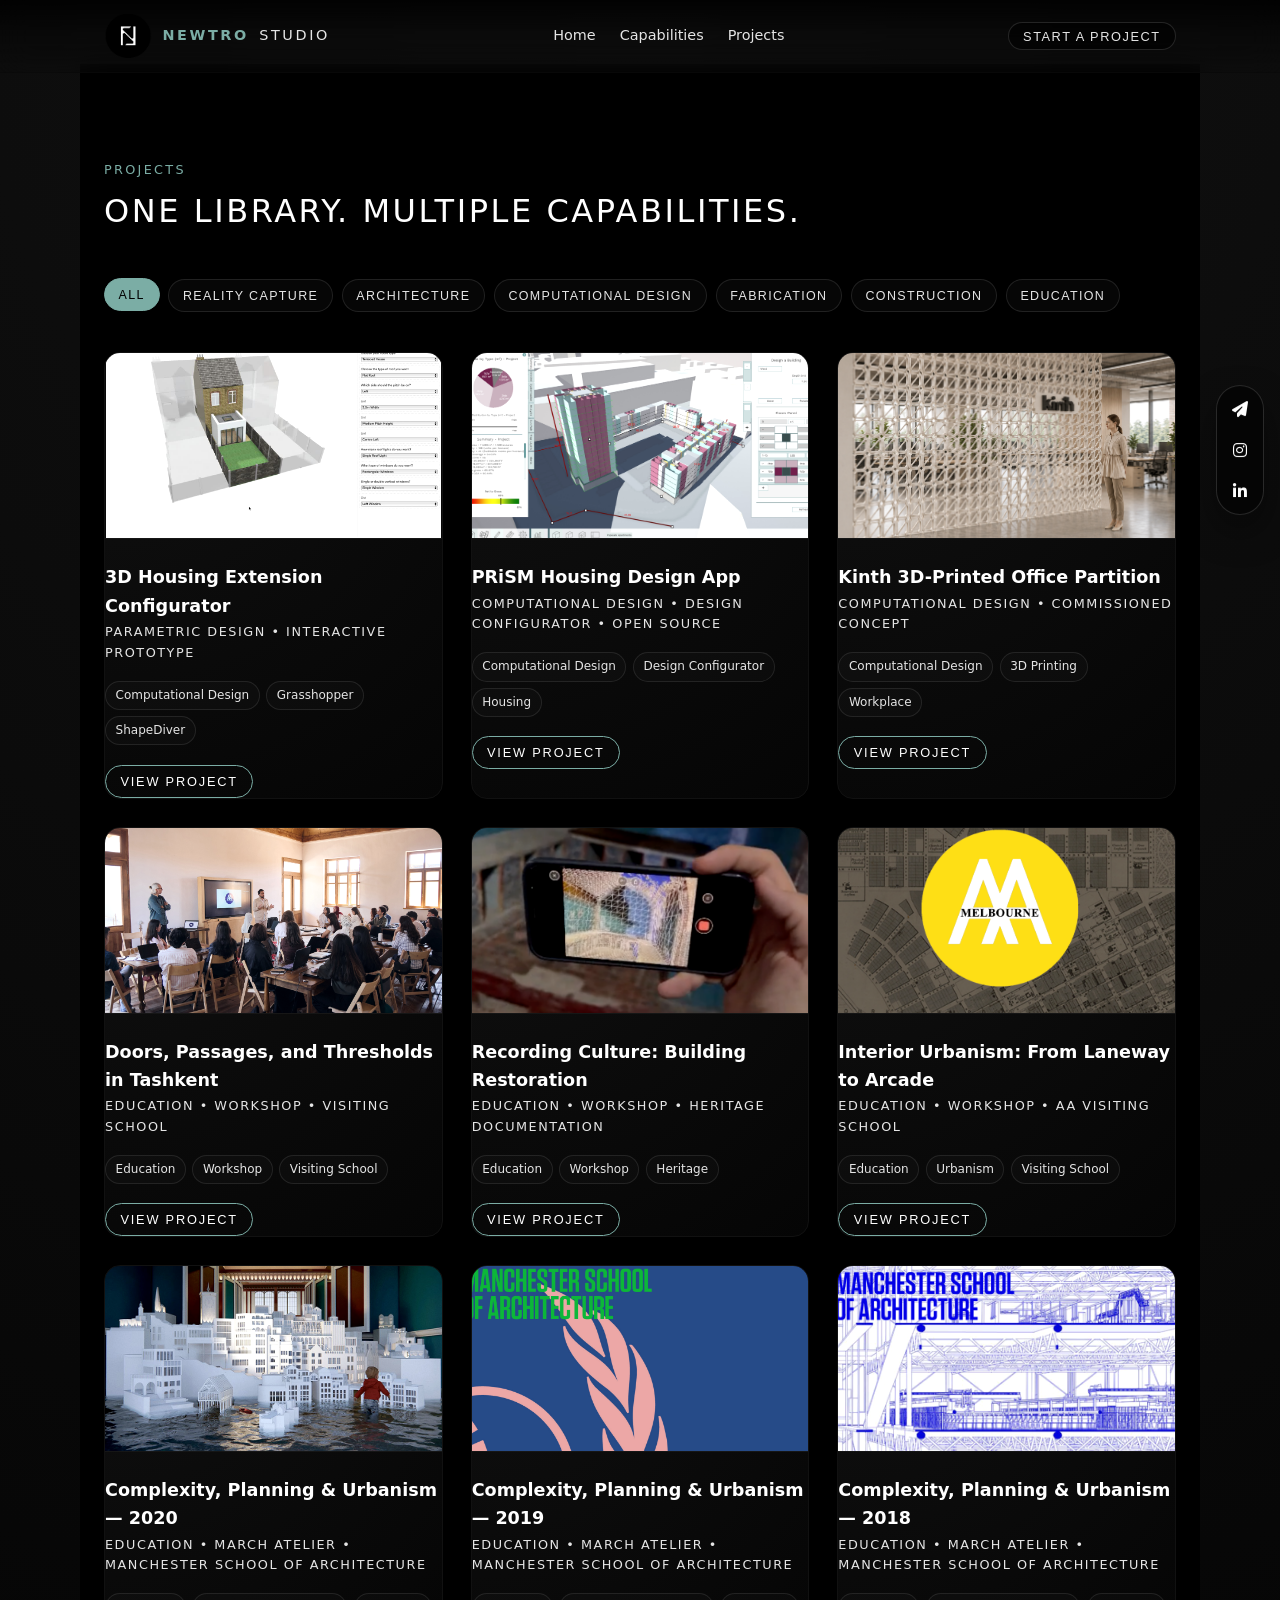
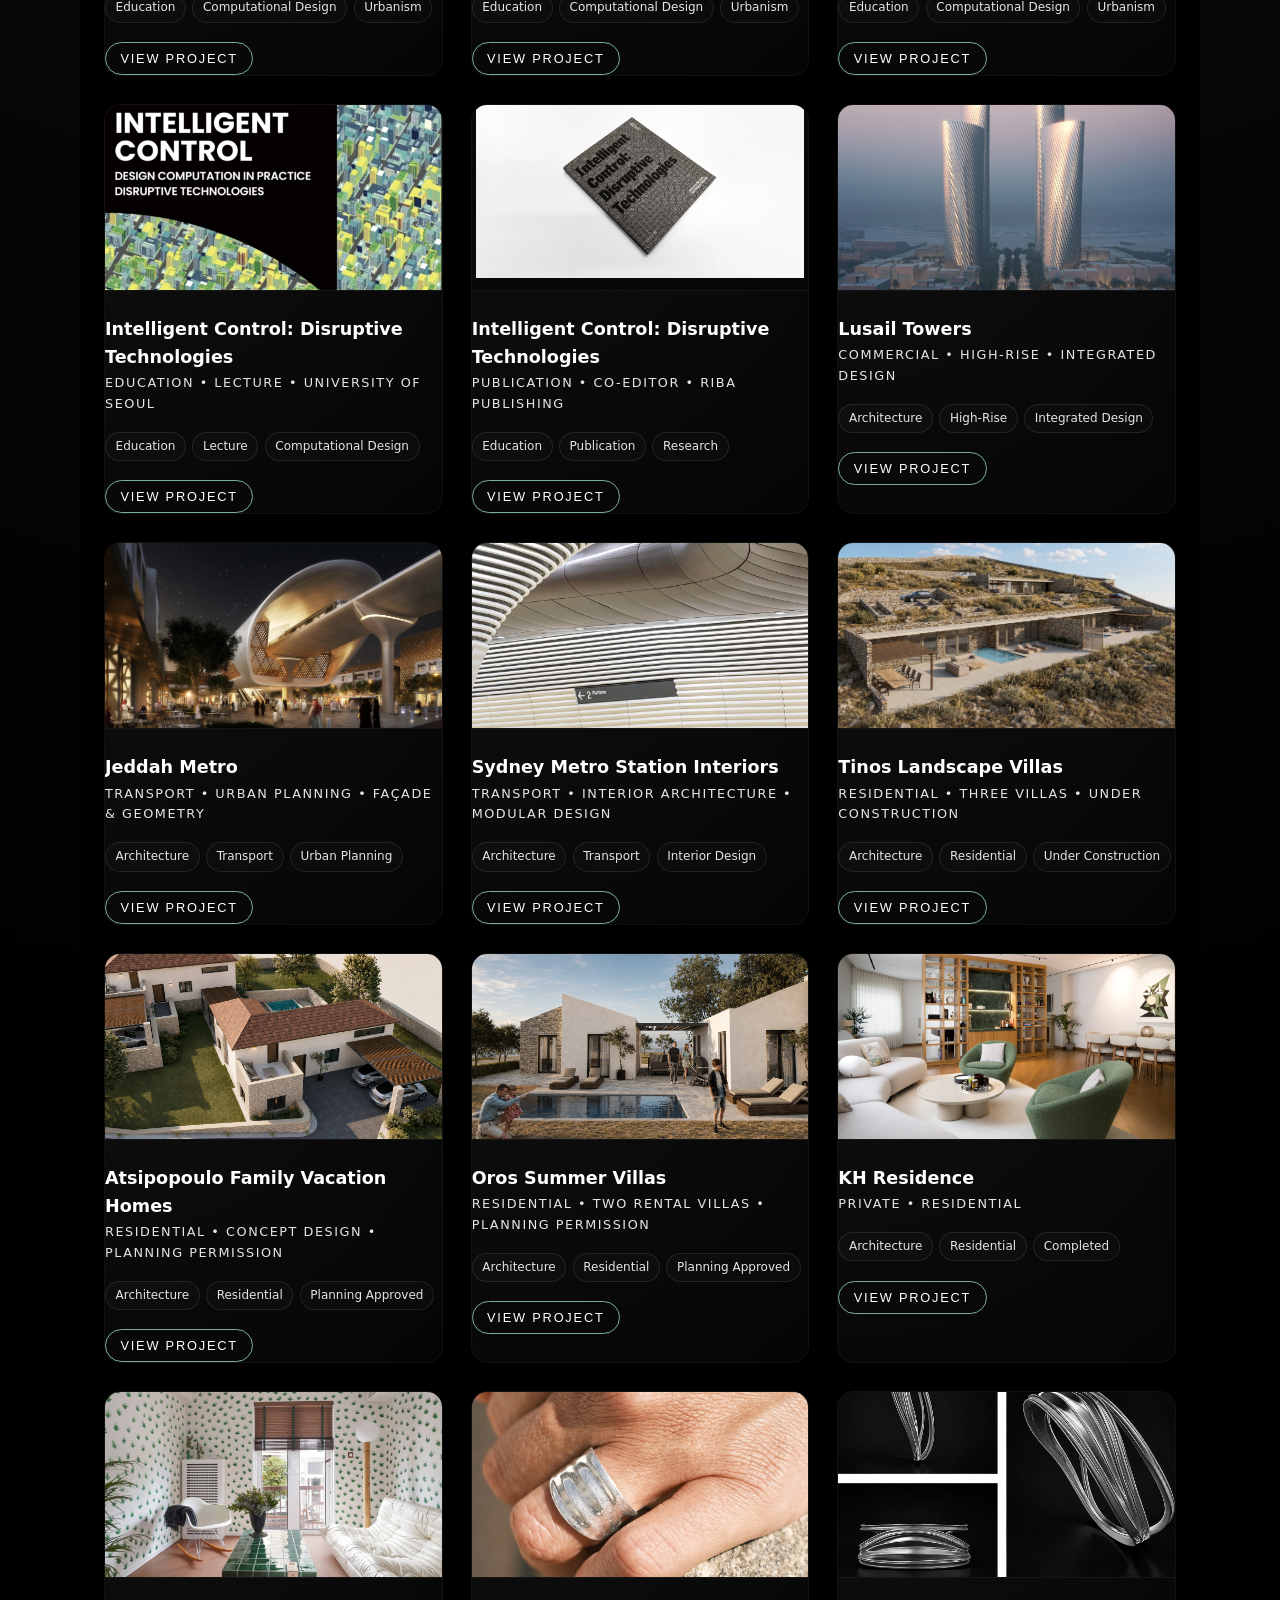
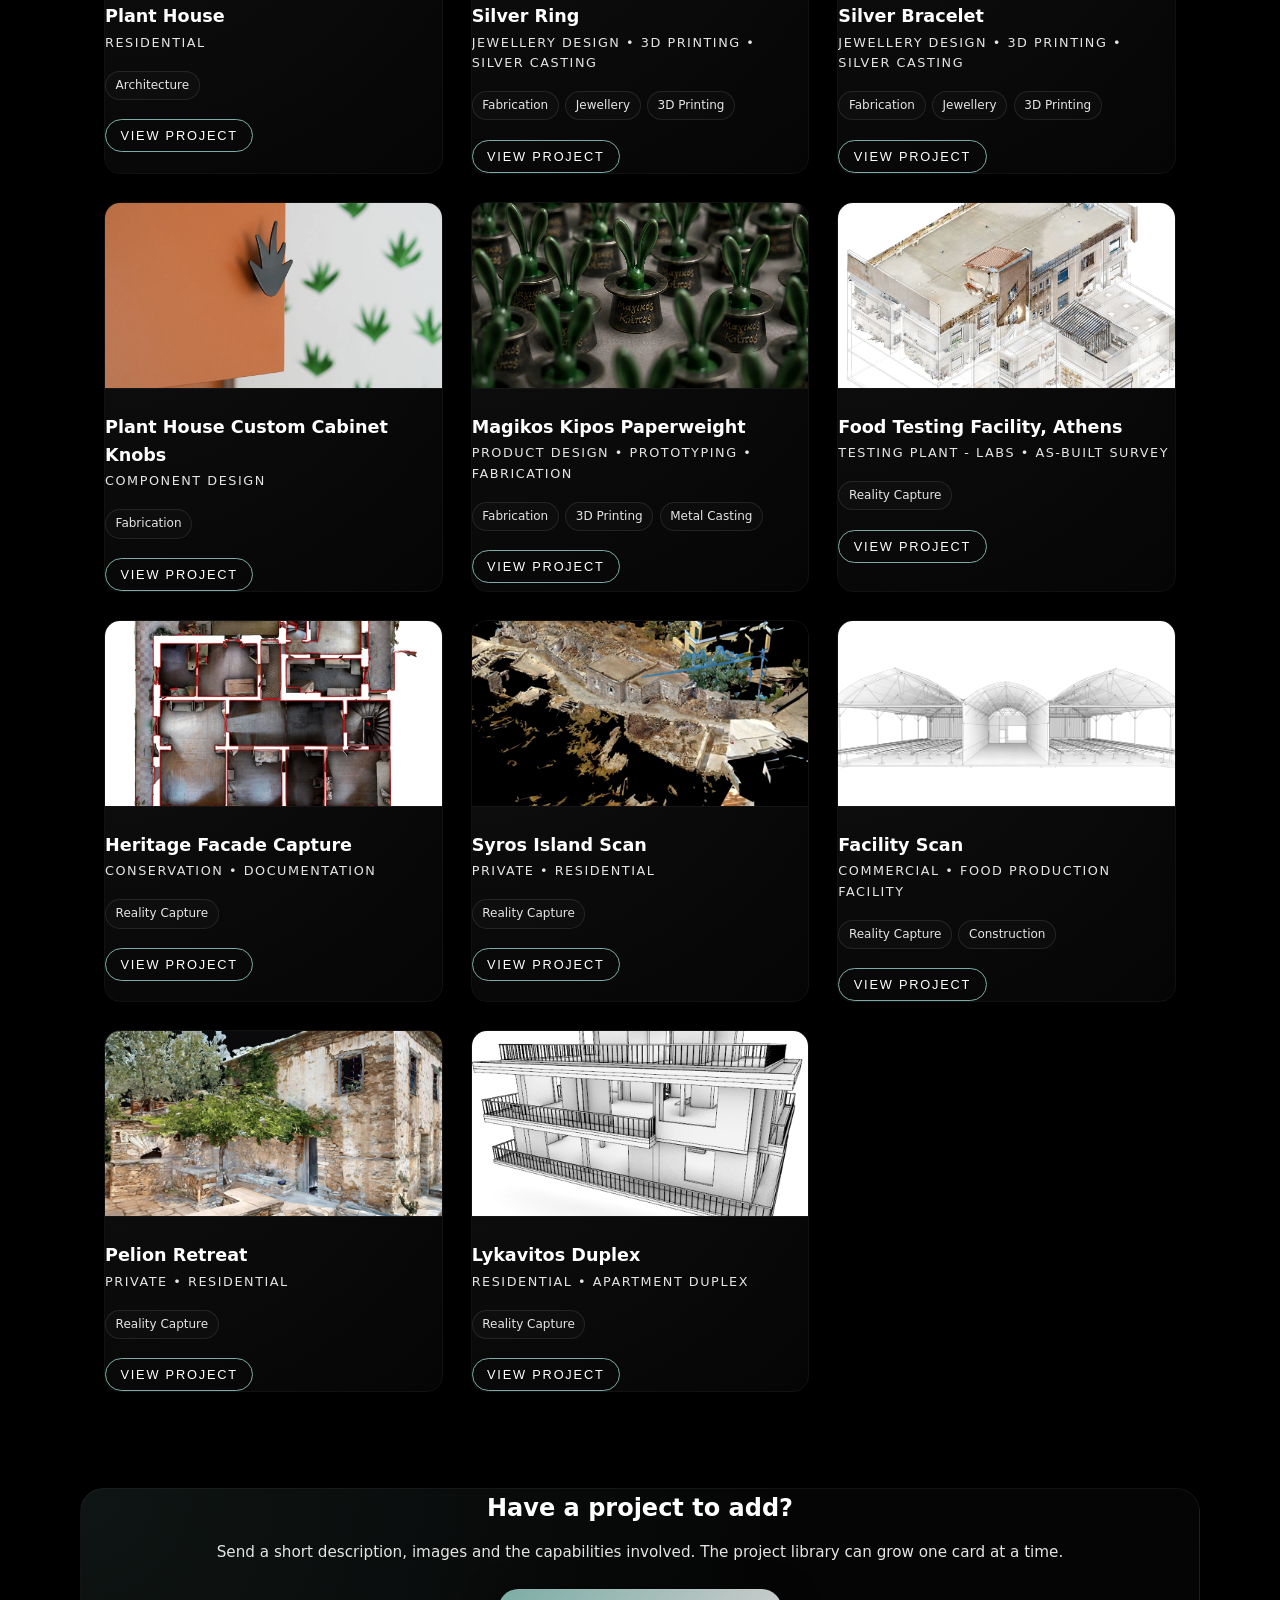
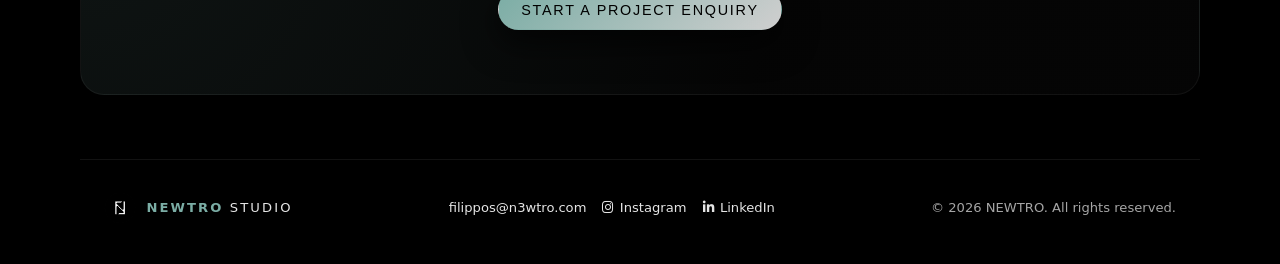
==== commit 9c9edc78: "Add KH Residence" ====
--- a/projects.html
+++ b/projects.html
@@ -19,6 +19,7 @@
   <meta name="viewport" content="width=device-width, initial-scale=1" />
   <link rel="stylesheet" href="https://cdnjs.cloudflare.com/ajax/libs/font-awesome/6.5.2/css/all.min.css" referrerpolicy="no-referrer">
   <link rel="stylesheet" href="/css/styles.css">
+  <link rel="stylesheet" href="/css/contact.css">
 </head>
 <body>
   <div class="page-container">
@@ -43,7 +44,7 @@
           </div>
           <a href="/projects.html">Projects</a>
         </nav>
-        <button class="nav-cta" onclick="document.getElementById('contact').scrollIntoView({behavior:'smooth'})">Start a project</button>
+        <button class="nav-cta" type="button" data-contact-open>Start a project</button>
       </div>
     </header>
     <div class="floating-social" aria-label="Social media links">
@@ -206,6 +207,14 @@
               <div class="project-card-header"><h3>Oros Summer Villas</h3><p class="project-type">Residential • Two Rental Villas • Planning Permission</p></div>
               <p class="project-snippet">Two compact summer rental villas arranged around shared outdoor living and a pool in rural Crete.</p>
               <div class="project-meta"><span class="project-tag">Architecture</span><span class="project-tag">Residential</span><span class="project-tag">Planning Approved</span></div>
+              <button class="project-more-btn" type="button">View project</button>
+            </article>
+
+            <article class="project-card visual-project-card" data-project-id="kh-residence" data-capabilities="architecture">
+              <div class="project-card-image"><img src="/img/kh-residence-01.png" alt="KH Residence living and dining room with oak shelving and green armchairs" loading="lazy"></div>
+              <div class="project-card-header"><h3>KH Residence</h3><p class="project-type">Private • Residential</p></div>
+              <p class="project-snippet">A family home in suburban Athens renewed through warm timber, expressive stone and carefully connected living spaces.</p>
+              <div class="project-meta"><span class="project-tag">Architecture</span><span class="project-tag">Residential</span><span class="project-tag">Completed</span></div>
               <button class="project-more-btn" type="button">View project</button>
             </article>
 
@@ -340,7 +349,7 @@
       <section id="contact" class="cta visual-cta">
         <h2>Have a project to add?</h2>
         <p>Send a short description, images and the capabilities involved. The project library can grow one card at a time.</p>
-        <button class="primary-btn"><a href="mailto:filippos@n3wtro.com">START A PROJECT ENQUIRY</a></button>
+        <button class="primary-btn" type="button" data-contact-open>START A PROJECT ENQUIRY</button>
       </section>
     </main>
     <footer class="site-footer">
@@ -357,5 +366,6 @@
     </footer>
   </div>
   <script src="./JS/projects.js"></script>
+  <script src="./JS/contact.js"></script>
 </body>
 </html>
--- a/css/contact.css
+++ b/css/contact.css
@@ -0,0 +1,56 @@
+/* Shared enquiry overlay; colours, labels and controls follow the existing modals. */
+.contact-modal {
+  width: min(640px, calc(100vw - 2rem));
+  max-height: calc(100vh - 2rem);
+  max-height: calc(100dvh - 2rem);
+  margin: auto;
+  padding: 2rem;
+  overflow-y: auto;
+  overscroll-behavior: contain;
+  border: 1px solid rgba(229, 229, 229, 0.18);
+  background: #050505;
+  color: var(--text-main);
+  font: inherit;
+  color-scheme: dark;
+}
+.contact-modal::backdrop {
+  background: rgba(0, 0, 0, 0.75);
+  backdrop-filter: blur(8px);
+}
+.contact-modal .contact-close { width: 44px; height: 44px; }
+.contact-modal h2 { padding-right: 2.5rem; font-weight: 500; }
+#contact-intro { color: var(--text-soft); margin: 0.6rem 0 1.5rem; }
+.contact-fields { display: grid; grid-template-columns: repeat(2, minmax(0, 1fr)); gap: 1.1rem; margin-bottom: 1.4rem; }
+.contact-field { min-width: 0; }
+.contact-wide { grid-column: 1 / -1; }
+.contact-field label { display: block; margin-bottom: 0.4rem; font-size: 0.75rem; letter-spacing: 0.14em; color: var(--text-soft); }
+.contact-field input, .contact-field select, .contact-field textarea {
+  display: block;
+  width: 100%;
+  min-width: 0;
+  padding: 0.7rem;
+  border: 1px solid rgba(229, 229, 229, 0.3);
+  border-radius: 0;
+  background: var(--bg-main);
+  color: var(--text-main);
+  font: inherit;
+  font-size: 1rem;
+}
+.contact-field textarea { min-height: 8rem; max-height: 40dvh; resize: vertical; }
+.contact-field textarea::placeholder { color: #aaa; opacity: 1; }
+.contact-modal :focus-visible { outline: 2px solid var(--accent); outline-offset: 3px; }
+.contact-field [aria-invalid="true"] { border-color: #e4aaa3; }
+.contact-error { color: #e4aaa3; font-size: 0.82rem; }
+.contact-error:not(:empty) { margin-top: 0.35rem; }
+.contact-status { margin-top: 1rem; color: var(--text-soft); font-size: 0.9rem; }
+.contact-status:empty { display: none; }
+.contact-direct { margin-top: 1rem; color: var(--text-soft); font-size: 0.82rem; }
+.contact-direct a { text-decoration: underline; text-underline-offset: 0.18em; }
+.contact-modal :disabled { opacity: 0.65; cursor: wait; }
+@media (max-width: 720px) {
+  .contact-modal { padding: 1.5rem; }
+  .contact-fields { grid-template-columns: 1fr; }
+}
+@media (prefers-reduced-motion: reduce) {
+  .contact-modal *, .contact-modal { transition: none; scroll-behavior: auto; }
+}
